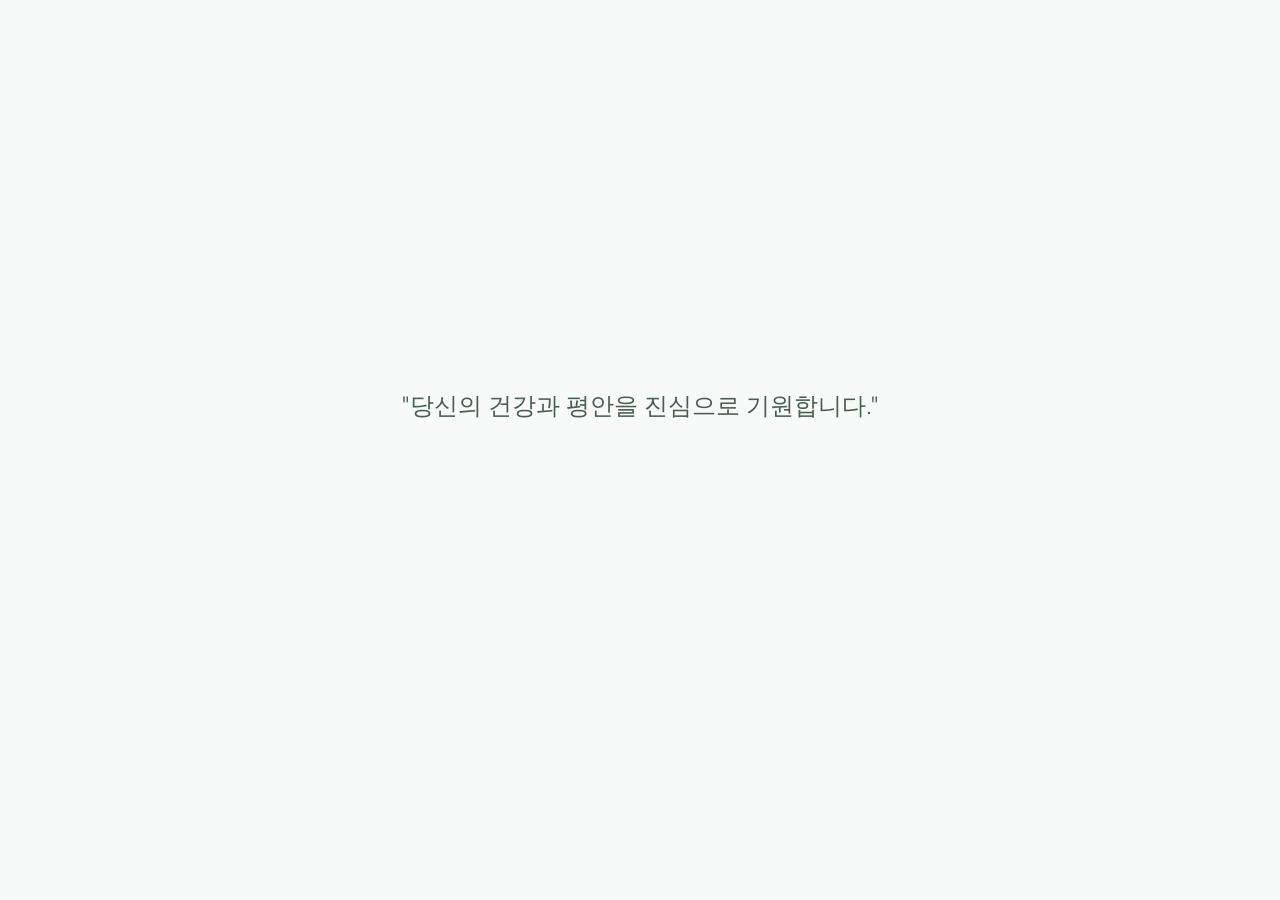
==== frontend/index.html @ 7736bbe0 "간단한 사용자 입장 프론트엔드" ====
<!DOCTYPE html>
<html lang="ko">

<head>
    <meta charset="UTF-8">
    <meta name="viewport" content="width=device-width, initial-scale=1.0">
    <title>당신의 건강을 기원합니다 - 로그인</title>

    <link href="https://fonts.googleapis.com/css2?family=Inter:wght@300;400;500;600&display=swap" rel="stylesheet">
    <link href="https://cdn.jsdelivr.net/npm/bootstrap@5.3.2/dist/css/bootstrap.min.css" rel="stylesheet">
    <link rel="stylesheet" href="css/style.css">

    <style>
        .intro-section {
            max-width: 600px;
            width: 100%;
            padding: 2rem;
        }

        .auth-section {
            display: none;
            max-width: 450px;
            width: 100%;
            padding: 1rem;
        }

        #auth-toggle-btn {
            opacity: 0;
            transition: opacity 1s ease;
        }

        .form-container {
            display: none;
        }

        .form-container.active {
            display: block;
            animation: fadeIn 0.5s ease forwards;
        }
    </style>
</head>

<body>

    <!-- 1. Intro Quote Section -->
    <div class="auth-wrapper flex-column" id="intro-view">
        <div class="intro-section text-center fade-in">
            <div id="quote-container" class="position-relative w-100 mb-4">
                <div class="quote-text active pt-4">"당신의 건강과 평안을 진심으로 기원합니다."</div>
                <div class="quote-text pt-4">"오늘 하루도 무사히 이겨내기를 바랍니다."</div>
                <div class="quote-text pt-4">"아픔은 덜고, 미소는 더하는 하루가 되길 응원합니다."</div>
                <div class="quote-text pt-4">"힘든 시간을 잘 견뎌내는 당신이 자랑스럽습니다."</div>
                <div class="quote-text pt-4">"작은 휴식이 모여 큰 치유가 될 것입니다."</div>
                <div class="quote-text pt-4">"당신의 한 걸음 한 걸음을 늘 응원하겠습니다."</div>
                <div class="quote-text pt-4">"오늘도 수고 많으셨습니다. 편안한 밤 되세요."</div>
                <div class="quote-text pt-4">"치유는 시간의 흐름을 믿는 것에서 시작됩니다."</div>
                <div class="quote-text pt-4">"스스로를 돌보는 것이 가장 위대한 용기입니다."</div>
                <div class="quote-text pt-4">"당신은 혼자가 아닙니다. 우리가 곁에 있습니다."</div>
            </div>

            <!-- 2초 등장 시간 구현 -->
            <div class="mt-5" id="auth-toggle-btn">
                <button class="btn btn-primary btn-lg rounded-pill px-5 py-3 shadow-sm" onclick="showAuthView()">
                    서비스 시작하기
                </button>
            </div>
        </div>
    </div>

    <!-- 2. Auth Section (Login / Signup) -->
    <div class="auth-wrapper" id="auth-view" style="display: none;">
        <div class="auth-section d-block">
            <div class="card p-4 p-md-5">
                <div class="text-center mb-4">
                    <h3 class="fw-bold text-primary-custom mb-1" id="auth-title">로그인</h3>
                    <p class="text-soft small" id="auth-subtitle">서비스 이용을 위해 로그인해주세요.</p>
                </div>

                <!-- Login Form -->
                <form id="login-form" class="form-container active" onsubmit="handleLogin(event)">
                    <div id="login-error" class="alert alert-danger p-2 small d-none"></div>
                    <div class="mb-3">
                        <label class="form-label text-secondary small fw-medium">이메일</label>
                        <input type="email" id="login-email" class="form-control" placeholder="example@email.com"
                            required>
                    </div>
                    <div class="mb-4">
                        <label class="form-label text-secondary small fw-medium">비밀번호</label>
                        <input type="password" id="login-pw" class="form-control" placeholder="••••••••" required>
                    </div>
                    <button type="submit" id="login-btn" class="btn btn-primary w-100 mb-3 py-2">
                        <span class="btn-text">로그인</span>
                        <span class="spinner-border spinner-border-sm d-none" role="status"></span>
                    </button>
                    <div class="text-center mt-3">
                        <span class="text-secondary small">계정이 없으신가요?</span>
                        <button type="button"
                            class="btn btn-link text-primary-custom text-decoration-none p-0 ms-1 fw-bold"
                            onclick="toggleAuthMode('signup')">회원가입</button>
                    </div>
                </form>

                <!-- Signup Form -->
                <form id="signup-form" class="form-container" onsubmit="handleSignup(event)">
                    <div id="signup-error" class="alert alert-danger p-2 small d-none"></div>
                    <div class="mb-3">
                        <label class="form-label text-secondary small fw-medium">이메일</label>
                        <input type="email" id="signup-email" class="form-control" placeholder="example@email.com"
                            required>
                    </div>
                    <div class="mb-3">
                        <label class="form-label text-secondary small fw-medium">이름</label>
                        <input type="text" id="signup-name" class="form-control" placeholder="홍길동" required>
                    </div>
                    <div class="mb-4">
                        <label class="form-label text-secondary small fw-medium">비밀번호 설정</label>
                        <input type="password" id="signup-pw" class="form-control" placeholder="••••••••" required
                            minlength="8">
                    </div>
                    <div class="mb-3">
                        <label class="form-label text-secondary small fw-medium">휴대폰 번호 (하이픈 - 포함)</label>
                        <input type="tel" id="signup-phone" class="form-control" placeholder="010-1234-5678" required>
                    </div>
                    <div class="mb-3">
                        <label class="form-label text-secondary small fw-medium">성별</label>
                        <select id="signup-gender" class="form-select bg-light" required>
                            <option value="">선택</option>
                            <option value="MALE">남성</option>
                            <option value="FEMALE">여성</option>
                        </select>
                    </div>
                    <div class="mb-3">
                        <label class="form-label text-secondary small fw-medium">생년월일 (YYYY-MM-DD)</label>
                        <input type="date" id="signup-birth" class="form-control" required>
                    </div>
                    <button type="submit" id="signup-btn" class="btn btn-primary w-100 mb-3 py-2">
                        <span class="btn-text">회원가입 완료</span>
                        <span class="spinner-border spinner-border-sm d-none" role="status"></span>
                    </button>
                    <div class="text-center mt-3">
                        <span class="text-secondary small">이미 계정이 있으신가요?</span>
                        <button type="button"
                            class="btn btn-link text-primary-custom text-decoration-none p-0 ms-1 fw-bold"
                            onclick="toggleAuthMode('login')">로그인하러 가기</button>
                    </div>
                </form>
            </div>
        </div>
    </div>

    <script src="js/api.js"></script>
    <script>
        // 1. Check if already logged in (Auto bypass)
        if (localStorage.getItem('access_token')) {
            window.location.href = 'dashboard.html';
        }

        // 2. Quote Rotation Logic (3s)
        document.addEventListener("DOMContentLoaded", () => {
            const quotes = document.querySelectorAll('.quote-text');
            let currentQuote = 0;
            setInterval(() => {
                quotes[currentQuote].classList.remove('active');
                currentQuote = (currentQuote + 1) % quotes.length;
                quotes[currentQuote].classList.add('active');
            }, 3000);

            // Show Button after 2 seconds
            setTimeout(() => {
                const btn = document.getElementById('auth-toggle-btn');
                if (btn) btn.style.opacity = '1';
            }, 2000);
        });

        function showAuthView() {
            document.getElementById('intro-view').style.display = 'none';
            document.getElementById('auth-view').style.display = 'flex';
            document.getElementById('auth-view').classList.add('fade-in');
        }

        function toggleAuthMode(mode) {
            const loginForm = document.getElementById('login-form');
            const signupForm = document.getElementById('signup-form');
            const title = document.getElementById('auth-title');
            const subtitle = document.getElementById('auth-subtitle');

            document.getElementById('login-error').classList.add('d-none');
            document.getElementById('signup-error').classList.add('d-none');

            if (mode === 'signup') {
                loginForm.classList.remove('active');
                signupForm.classList.add('active');
                title.innerText = '회원가입';
                subtitle.innerText = '가입을 환영합니다.';
            } else {
                signupForm.classList.remove('active');
                loginForm.classList.add('active');
                title.innerText = '로그인';
                subtitle.innerText = '다시 오신 것을 환영합니다.';
            }
        }

        // Handle Login API
        async function handleLogin(event) {
            event.preventDefault();
            const email = document.getElementById('login-email').value;
            const pw = document.getElementById('login-pw').value;
            const btn = document.getElementById('login-btn');
            const errBox = document.getElementById('login-error');

            try {
                btn.disabled = true;
                btn.querySelector('.btn-text').classList.add('d-none');
                btn.querySelector('.spinner-border').classList.remove('d-none');
                errBox.classList.add('d-none');

                const response = await window.api.login(email, pw);
                localStorage.setItem('access_token', response.access_token);

                // Call /me to get Profile Info and store Display Name
                const user = await window.api.getUserMe();
                localStorage.setItem('user_name', user.name || '사용자');

                window.location.href = 'dashboard.html';

            } catch (error) {
                errBox.innerText = error.message;
                errBox.classList.remove('d-none');
            } finally {
                btn.disabled = false;
                btn.querySelector('.btn-text').classList.remove('d-none');
                btn.querySelector('.spinner-border').classList.add('d-none');
            }
        }

        // Handle Signup API - Goes back to Login on success
        async function handleSignup(event) {
            event.preventDefault();
            const name = document.getElementById('signup-name').value;
            const email = document.getElementById('signup-email').value;
            const gender = document.getElementById('signup-gender').value;
            const birth = document.getElementById('signup-birth').value;
            const phone = document.getElementById('signup-phone').value;
            const pw = document.getElementById('signup-pw').value;
            const btn = document.getElementById('signup-btn');
            const errBox = document.getElementById('signup-error');

            try {
                btn.disabled = true;
                btn.querySelector('.btn-text').classList.add('d-none');
                btn.querySelector('.spinner-border').classList.remove('d-none');
                errBox.classList.add('d-none');

                await window.api.signup(name, email, gender, birth, phone, pw);

                alert('가입이 성공적으로 완료되었습니다. 보안을 위해 다시 로그인해주세요.');
                toggleAuthMode('login'); // Switch to Login
                document.getElementById('login-email').value = email; // Pre-fill
                event.target.reset(); // clear signup

            } catch (error) {
                errBox.innerText = error.message;
                errBox.classList.remove('d-none');
            } finally {
                btn.disabled = false;
                btn.querySelector('.btn-text').classList.remove('d-none');
                btn.querySelector('.spinner-border').classList.add('d-none');
            }
        }
    </script>
</body>

</html>
---- frontend/css/style.css ----
:root {
    --primary-color: #6da285;
    /* Soft pastel green */
    --secondary-color: #a3c9b6;
    /* Lighter soft green */
    --accent-color: #ffb7b2;
    /* Soft pastel red/pink for alerts/accents */
    --text-primary: #4a5d53;
    /* Soft dark slate for text */
    --text-secondary: #8c9b93;
    --bg-color: #f7faf8;
    /* Very soft off-white green tinted background */
    --sidebar-bg: #ffffff;
    --card-bg: #ffffff;
    --border-color: #eef2f0;
}

body {
    background-color: var(--bg-color);
    color: var(--text-primary);
    font-family: 'Inter', -apple-system, BlinkMacSystemFont, "Segoe UI", Roboto, Arial, sans-serif;
    transition: background-color 0.3s ease;
    min-height: 100vh;
    margin: 0;
}

/* Typography */
h1,
h2,
h3,
h4,
h5,
h6 {
    font-weight: 600;
    color: var(--primary-color);
}

.text-soft {
    color: var(--text-secondary) !important;
}

.bg-soft-primary {
    background-color: var(--secondary-color) !important;
    color: white !important;
}

.text-primary-custom {
    color: var(--primary-color) !important;
}

/* Custom Buttons */
.btn-primary {
    background-color: var(--primary-color);
    border-color: var(--primary-color);
    color: white;
    border-radius: 8px;
    padding: 10px 24px;
    font-weight: 500;
    transition: all 0.2s ease-in-out;
}

.btn-primary:hover,
.btn-primary:focus {
    background-color: var(--secondary-color);
    border-color: var(--secondary-color);
    transform: translateY(-1px);
    box-shadow: 0 4px 6px rgba(109, 162, 133, 0.2);
}

.btn-outline-primary {
    color: var(--primary-color);
    border-color: var(--primary-color);
    border-radius: 8px;
}

.btn-outline-primary:hover {
    background-color: var(--primary-color);
    color: white;
}

/* Cards */
.card {
    background-color: var(--card-bg);
    border: 1px solid var(--border-color);
    border-radius: 16px;
    box-shadow: 0 4px 20px rgba(0, 0, 0, 0.02);
    transition: box-shadow 0.3s ease;
}

.card:hover {
    box-shadow: 0 8px 24px rgba(0, 0, 0, 0.04);
}

/* Inputs */
.form-control {
    border-radius: 8px;
    border: 1px solid #e2e8e4;
    padding: 12px 16px;
    background-color: #fafdfb;
}

.form-control:focus {
    border-color: var(--secondary-color);
    box-shadow: 0 0 0 0.25rem rgba(109, 162, 133, 0.25);
    background-color: #fff;
}

/* Layout: Sidebar + Main Content */
.app-wrapper {
    display: flex;
    min-height: 100vh;
}

.sidebar {
    width: 280px;
    background-color: var(--sidebar-bg);
    border-right: 1px solid var(--border-color);
    display: flex;
    flex-direction: column;
    position: fixed;
    height: 100vh;
    z-index: 1000;
    transition: transform 0.3s ease;
}

.main-content {
    flex: 1;
    margin-left: 280px;
    /* matched to sidebar width */
    padding: 2rem;
    width: calc(100% - 280px);
}

/* Sidebar Menu Items */
.menu-item {
    border-radius: 8px;
    transition: all 0.2s;
    color: var(--text-primary);
    text-decoration: none;
    font-weight: 500;
    margin-bottom: 0.5rem;
}

.menu-item:hover,
.menu-item.active {
    background-color: #f0f5f2;
    color: var(--primary-color);
}

.menu-item .icon-box {
    background-color: var(--bg-color);
    color: var(--text-secondary);
    border-radius: 8px;
    transition: all 0.2s;
}

.menu-item:hover .icon-box,
.menu-item.active .icon-box {
    background-color: var(--secondary-color);
    color: white;
}

/* Mobile Sidebar Toggle */
@media (max-width: 991.98px) {
    .sidebar {
        transform: translateX(-100%);
    }

    .sidebar.show {
        transform: translateX(0);
        box-shadow: 4px 0 24px rgba(0, 0, 0, 0.1);
    }

    .main-content {
        margin-left: 0;
        width: 100%;
        padding: 1rem;
    }
}

/* Utilities */
.profile-img-lg {
    width: 80px;
    height: 80px;
    object-fit: cover;
    border-radius: 50%;
    border: 3px solid var(--secondary-color);
}

.profile-img-sm {
    width: 48px;
    height: 48px;
    object-fit: cover;
    border-radius: 50%;
}

.upload-area {
    border: 2px dashed #cbd5d0;
    border-radius: 16px;
    background-color: #fafdfb;
    min-height: 150px;
    display: flex;
    flex-direction: column;
    align-items: center;
    justify-content: center;
    color: var(--text-secondary);
    cursor: pointer;
    transition: all 0.2s ease;
}

.upload-area:hover {
    border-color: var(--primary-color);
    background-color: #f0f5f2;
}

/* Auth Page Specifics */
.auth-wrapper {
    height: 100vh;
    display: flex;
    align-items: center;
    justify-content: center;
    overflow: hidden;
}

#quote-container {
    min-height: 120px;
    display: flex;
    align-items: center;
    justify-content: center;
    text-align: center;
}

.quote-text {
    font-size: 1.5rem;
    font-weight: 300;
    line-height: 1.6;
    opacity: 0;
    transition: opacity 1s ease-in-out;
    position: absolute;
    width: 100%;
    left: 0;
}

.quote-text.active {
    opacity: 1;
    position: relative;
}

.fade-in {
    animation: fadeIn 0.8s ease-in forwards;
}

@keyframes fadeIn {
    from {
        opacity: 0;
        transform: translateY(10px);
    }

    to {
        opacity: 1;
        transform: translateY(0);
    }
}

.spinner-border-sm {
    width: 1rem;
    height: 1rem;
    border-width: 0.2em;
}
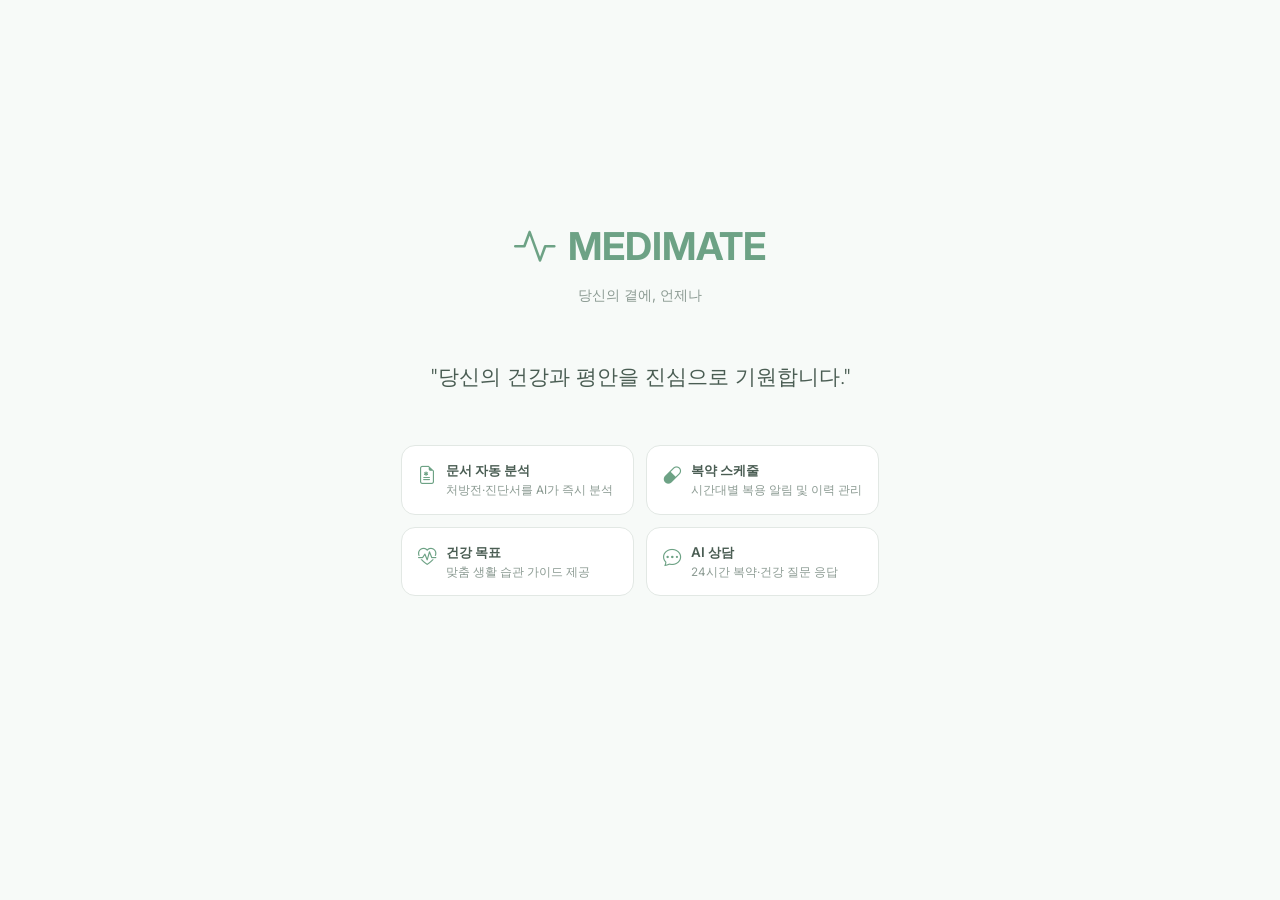
==== commit 713f278b: "fix : 프론트 엔드와 그외 연결 이상했던거 수정" ====
--- a/frontend/index.html
+++ b/frontend/index.html
@@ -1,273 +1,304 @@
 <!DOCTYPE html>
 <html lang="ko">
-
 <head>
-    <meta charset="UTF-8">
-    <meta name="viewport" content="width=device-width, initial-scale=1.0">
-    <title>당신의 건강을 기원합니다 - 로그인</title>
-
-    <link href="https://fonts.googleapis.com/css2?family=Inter:wght@300;400;500;600&display=swap" rel="stylesheet">
-    <link href="https://cdn.jsdelivr.net/npm/bootstrap@5.3.2/dist/css/bootstrap.min.css" rel="stylesheet">
-    <link rel="stylesheet" href="css/style.css">
-
-    <style>
-        .intro-section {
-            max-width: 600px;
-            width: 100%;
-            padding: 2rem;
-        }
-
-        .auth-section {
-            display: none;
-            max-width: 450px;
-            width: 100%;
-            padding: 1rem;
-        }
-
-        #auth-toggle-btn {
-            opacity: 0;
-            transition: opacity 1s ease;
-        }
-
-        .form-container {
-            display: none;
-        }
-
-        .form-container.active {
-            display: block;
-            animation: fadeIn 0.5s ease forwards;
-        }
-    </style>
+  <meta charset="UTF-8"/>
+  <meta name="viewport" content="width=device-width, initial-scale=1.0"/>
+  <title data-text="index.title">당신의 건강을 기원합니다 - MEDIMATE</title>
+
+  <link href="https://fonts.googleapis.com/css2?family=Inter:wght@300;400;500;600;700&display=swap" rel="stylesheet"/>
+  <link href="https://cdn.jsdelivr.net/npm/bootstrap@5.3.2/dist/css/bootstrap.min.css" rel="stylesheet"/>
+  <link rel="stylesheet" href="https://cdn.jsdelivr.net/npm/bootstrap-icons@1.11.1/font/bootstrap-icons.css"/>
+  <link rel="stylesheet" href="css/style.css"/>
+
+  <style>
+    body { background:#f7faf8; min-height:100vh; display:flex; flex-direction:column; }
+
+    .main-wrap { flex:1; display:flex; align-items:center; justify-content:center; }
+    .intro-center { text-align:center; max-width:600px; padding:2rem; }
+
+    .brand-logo {
+      font-size:2.4rem; font-weight:700; color:#6da285;
+      margin-bottom:6px; display:flex; align-items:center; justify-content:center; gap:12px;
+    }
+    .brand-logo i { font-size:2.6rem; color:#6da285; }
+    .brand-sub { font-size:.88rem; color:#8c9b93; margin-bottom:32px; }
+
+    #quote-container {
+      min-height:80px; display:flex; align-items:center; justify-content:center;
+      position:relative; margin-bottom:28px;
+    }
+    .quote-text {
+      font-size:1.3rem; font-weight:300; line-height:1.7; color:#4a5d53;
+      opacity:0; transition:opacity 1s ease-in-out; position:absolute; width:100%;
+    }
+    .quote-text.active { opacity:1; position:relative; }
+
+    .feature-grid {
+      display:grid; grid-template-columns:1fr 1fr; gap:12px;
+      margin-bottom:36px; text-align:left;
+    }
+    .feature-item {
+      display:flex; align-items:flex-start; gap:10px; padding:14px 16px;
+      border:1px solid #e2e8e4; border-radius:14px; background:#fff;
+    }
+    .feature-item i { color:#6da285; font-size:1.15rem; margin-top:2px; flex-shrink:0; }
+    .feature-item .fi-title { font-size:.84rem; font-weight:600; color:#4a5d53; }
+    .feature-item .fi-desc { font-size:.73rem; color:#8c9b93; margin-top:2px; }
+
+    .btn-start {
+      background:#6da285; color:#fff; border:none; border-radius:999px;
+      padding:14px 48px; font-size:1rem; font-weight:600;
+      box-shadow:0 4px 16px rgba(109,162,133,.3); transition:all .2s;
+    }
+    .btn-start:hover { background:#5a8e72; transform:translateY(-2px); box-shadow:0 6px 20px rgba(109,162,133,.4); }
+
+    #start-btn-wrap { opacity:0; transition:opacity 1s ease; }
+
+    /* Auth overlay */
+    .auth-overlay {
+      display:none; position:fixed; inset:0; background:rgba(0,0,0,.35);
+      z-index:1000; align-items:center; justify-content:center;
+    }
+    .auth-overlay.show { display:flex; }
+    .auth-card {
+      background:#fff; border-radius:20px; padding:32px 32px 28px;
+      width:100%; max-width:420px; box-shadow:0 12px 40px rgba(0,0,0,.12);
+      position:relative; animation:slideUp .35s ease;
+    }
+    @keyframes slideUp { from { opacity:0; transform:translateY(20px); } to { opacity:1; transform:translateY(0); } }
+    .auth-card .close-btn {
+      position:absolute; top:14px; right:16px; background:none;
+      border:none; font-size:1.2rem; color:#aaa; cursor:pointer;
+    }
+    .auth-card .close-btn:hover { color:#555; }
+    .auth-card h5 { font-weight:700; color:#4a5d53; font-size:1.05rem; margin-bottom:2px; }
+    .auth-card .auth-sub { font-size:.8rem; color:#8c9b93; margin-bottom:20px; }
+    .auth-card label { font-size:.75rem; color:#8c9b93; font-weight:500; margin-bottom:4px; }
+    .auth-card .form-control, .auth-card .form-select {
+      border:1px solid #e2e8e4; border-radius:8px; padding:9px 12px;
+      font-size:.84rem; background:#fafdfb;
+    }
+    .auth-card .form-control:focus, .auth-card .form-select:focus {
+      border-color:#6da285; box-shadow:0 0 0 2px rgba(109,162,133,.2); background:#fff;
+    }
+    .btn-auth {
+      background:#6da285; color:#fff; border:none; border-radius:10px;
+      padding:11px; font-size:.88rem; font-weight:600; width:100%; transition:background .2s;
+    }
+    .btn-auth:hover { background:#5a8e72; }
+    .auth-toggle { font-size:.8rem; color:#8c9b93; text-align:center; margin-top:14px; }
+    .auth-toggle a { color:#6da285; font-weight:600; text-decoration:none; cursor:pointer; }
+    .auth-toggle a:hover { text-decoration:underline; }
+
+    .form-container { display:none; }
+    .form-container.active { display:block; animation:fadeIn .35s ease; }
+
+    #auth-error {
+      display:none; background:#fff0f0; border:1px solid #fdd; color:#c0392b;
+      border-radius:8px; padding:8px 12px; font-size:.78rem; margin-bottom:14px;
+    }
+    #auth-error.show { display:block; }
+
+    @media(max-width:576px) {
+      .feature-grid { grid-template-columns:1fr; }
+      .brand-logo { font-size:1.8rem; }
+      .brand-logo i { font-size:2rem; }
+      .auth-card { margin:0 16px; padding:24px 20px 20px; }
+    }
+  </style>
 </head>
-
 <body>
 
-    <!-- 1. Intro Quote Section -->
-    <div class="auth-wrapper flex-column" id="intro-view">
-        <div class="intro-section text-center fade-in">
-            <div id="quote-container" class="position-relative w-100 mb-4">
-                <div class="quote-text active pt-4">"당신의 건강과 평안을 진심으로 기원합니다."</div>
-                <div class="quote-text pt-4">"오늘 하루도 무사히 이겨내기를 바랍니다."</div>
-                <div class="quote-text pt-4">"아픔은 덜고, 미소는 더하는 하루가 되길 응원합니다."</div>
-                <div class="quote-text pt-4">"힘든 시간을 잘 견뎌내는 당신이 자랑스럽습니다."</div>
-                <div class="quote-text pt-4">"작은 휴식이 모여 큰 치유가 될 것입니다."</div>
-                <div class="quote-text pt-4">"당신의 한 걸음 한 걸음을 늘 응원하겠습니다."</div>
-                <div class="quote-text pt-4">"오늘도 수고 많으셨습니다. 편안한 밤 되세요."</div>
-                <div class="quote-text pt-4">"치유는 시간의 흐름을 믿는 것에서 시작됩니다."</div>
-                <div class="quote-text pt-4">"스스로를 돌보는 것이 가장 위대한 용기입니다."</div>
-                <div class="quote-text pt-4">"당신은 혼자가 아닙니다. 우리가 곁에 있습니다."</div>
-            </div>
-
-            <!-- 2초 등장 시간 구현 -->
-            <div class="mt-5" id="auth-toggle-btn">
-                <button class="btn btn-primary btn-lg rounded-pill px-5 py-3 shadow-sm" onclick="showAuthView()">
-                    서비스 시작하기
-                </button>
-            </div>
-        </div>
+<div class="main-wrap">
+  <div class="intro-center">
+    <div class="brand-logo"><i class="bi bi-activity"></i> MEDIMATE</div>
+    <div class="brand-sub" data-text="common.serviceTagline">당신의 곁에, 언제나</div>
+
+    <div id="quote-container"></div>
+
+    <div class="feature-grid">
+      <div class="feature-item">
+        <i class="bi bi-file-earmark-medical"></i>
+        <div><div class="fi-title">문서 자동 분석</div><div class="fi-desc">처방전·진단서를 AI가 즉시 분석</div></div>
+      </div>
+      <div class="feature-item">
+        <i class="bi bi-capsule"></i>
+        <div><div class="fi-title">복약 스케줄</div><div class="fi-desc">시간대별 복용 알림 및 이력 관리</div></div>
+      </div>
+      <div class="feature-item">
+        <i class="bi bi-heart-pulse"></i>
+        <div><div class="fi-title">건강 목표</div><div class="fi-desc">맞춤 생활 습관 가이드 제공</div></div>
+      </div>
+      <div class="feature-item">
+        <i class="bi bi-chat-dots"></i>
+        <div><div class="fi-title">AI 상담</div><div class="fi-desc">24시간 복약·건강 질문 응답</div></div>
+      </div>
     </div>
 
-    <!-- 2. Auth Section (Login / Signup) -->
-    <div class="auth-wrapper" id="auth-view" style="display: none;">
-        <div class="auth-section d-block">
-            <div class="card p-4 p-md-5">
-                <div class="text-center mb-4">
-                    <h3 class="fw-bold text-primary-custom mb-1" id="auth-title">로그인</h3>
-                    <p class="text-soft small" id="auth-subtitle">서비스 이용을 위해 로그인해주세요.</p>
-                </div>
-
-                <!-- Login Form -->
-                <form id="login-form" class="form-container active" onsubmit="handleLogin(event)">
-                    <div id="login-error" class="alert alert-danger p-2 small d-none"></div>
-                    <div class="mb-3">
-                        <label class="form-label text-secondary small fw-medium">이메일</label>
-                        <input type="email" id="login-email" class="form-control" placeholder="example@email.com"
-                            required>
-                    </div>
-                    <div class="mb-4">
-                        <label class="form-label text-secondary small fw-medium">비밀번호</label>
-                        <input type="password" id="login-pw" class="form-control" placeholder="••••••••" required>
-                    </div>
-                    <button type="submit" id="login-btn" class="btn btn-primary w-100 mb-3 py-2">
-                        <span class="btn-text">로그인</span>
-                        <span class="spinner-border spinner-border-sm d-none" role="status"></span>
-                    </button>
-                    <div class="text-center mt-3">
-                        <span class="text-secondary small">계정이 없으신가요?</span>
-                        <button type="button"
-                            class="btn btn-link text-primary-custom text-decoration-none p-0 ms-1 fw-bold"
-                            onclick="toggleAuthMode('signup')">회원가입</button>
-                    </div>
-                </form>
-
-                <!-- Signup Form -->
-                <form id="signup-form" class="form-container" onsubmit="handleSignup(event)">
-                    <div id="signup-error" class="alert alert-danger p-2 small d-none"></div>
-                    <div class="mb-3">
-                        <label class="form-label text-secondary small fw-medium">이메일</label>
-                        <input type="email" id="signup-email" class="form-control" placeholder="example@email.com"
-                            required>
-                    </div>
-                    <div class="mb-3">
-                        <label class="form-label text-secondary small fw-medium">이름</label>
-                        <input type="text" id="signup-name" class="form-control" placeholder="홍길동" required>
-                    </div>
-                    <div class="mb-4">
-                        <label class="form-label text-secondary small fw-medium">비밀번호 설정</label>
-                        <input type="password" id="signup-pw" class="form-control" placeholder="••••••••" required
-                            minlength="8">
-                    </div>
-                    <div class="mb-3">
-                        <label class="form-label text-secondary small fw-medium">휴대폰 번호 (하이픈 - 포함)</label>
-                        <input type="tel" id="signup-phone" class="form-control" placeholder="010-1234-5678" required>
-                    </div>
-                    <div class="mb-3">
-                        <label class="form-label text-secondary small fw-medium">성별</label>
-                        <select id="signup-gender" class="form-select bg-light" required>
-                            <option value="">선택</option>
-                            <option value="MALE">남성</option>
-                            <option value="FEMALE">여성</option>
-                        </select>
-                    </div>
-                    <div class="mb-3">
-                        <label class="form-label text-secondary small fw-medium">생년월일 (YYYY-MM-DD)</label>
-                        <input type="date" id="signup-birth" class="form-control" required>
-                    </div>
-                    <button type="submit" id="signup-btn" class="btn btn-primary w-100 mb-3 py-2">
-                        <span class="btn-text">회원가입 완료</span>
-                        <span class="spinner-border spinner-border-sm d-none" role="status"></span>
-                    </button>
-                    <div class="text-center mt-3">
-                        <span class="text-secondary small">이미 계정이 있으신가요?</span>
-                        <button type="button"
-                            class="btn btn-link text-primary-custom text-decoration-none p-0 ms-1 fw-bold"
-                            onclick="toggleAuthMode('login')">로그인하러 가기</button>
-                    </div>
-                </form>
-            </div>
-        </div>
+    <div id="start-btn-wrap">
+      <button class="btn-start" onclick="openAuth()" data-text="index.startButton">시작하기</button>
     </div>
-
-    <script src="js/api.js"></script>
-    <script>
-        // 1. Check if already logged in (Auto bypass)
-        if (localStorage.getItem('access_token')) {
-            window.location.href = 'dashboard.html';
-        }
-
-        // 2. Quote Rotation Logic (3s)
-        document.addEventListener("DOMContentLoaded", () => {
-            const quotes = document.querySelectorAll('.quote-text');
-            let currentQuote = 0;
-            setInterval(() => {
-                quotes[currentQuote].classList.remove('active');
-                currentQuote = (currentQuote + 1) % quotes.length;
-                quotes[currentQuote].classList.add('active');
-            }, 3000);
-
-            // Show Button after 2 seconds
-            setTimeout(() => {
-                const btn = document.getElementById('auth-toggle-btn');
-                if (btn) btn.style.opacity = '1';
-            }, 2000);
-        });
-
-        function showAuthView() {
-            document.getElementById('intro-view').style.display = 'none';
-            document.getElementById('auth-view').style.display = 'flex';
-            document.getElementById('auth-view').classList.add('fade-in');
-        }
-
-        function toggleAuthMode(mode) {
-            const loginForm = document.getElementById('login-form');
-            const signupForm = document.getElementById('signup-form');
-            const title = document.getElementById('auth-title');
-            const subtitle = document.getElementById('auth-subtitle');
-
-            document.getElementById('login-error').classList.add('d-none');
-            document.getElementById('signup-error').classList.add('d-none');
-
-            if (mode === 'signup') {
-                loginForm.classList.remove('active');
-                signupForm.classList.add('active');
-                title.innerText = '회원가입';
-                subtitle.innerText = '가입을 환영합니다.';
-            } else {
-                signupForm.classList.remove('active');
-                loginForm.classList.add('active');
-                title.innerText = '로그인';
-                subtitle.innerText = '다시 오신 것을 환영합니다.';
-            }
-        }
-
-        // Handle Login API
-        async function handleLogin(event) {
-            event.preventDefault();
-            const email = document.getElementById('login-email').value;
-            const pw = document.getElementById('login-pw').value;
-            const btn = document.getElementById('login-btn');
-            const errBox = document.getElementById('login-error');
-
-            try {
-                btn.disabled = true;
-                btn.querySelector('.btn-text').classList.add('d-none');
-                btn.querySelector('.spinner-border').classList.remove('d-none');
-                errBox.classList.add('d-none');
-
-                const response = await window.api.login(email, pw);
-                localStorage.setItem('access_token', response.access_token);
-
-                // Call /me to get Profile Info and store Display Name
-                const user = await window.api.getUserMe();
-                localStorage.setItem('user_name', user.name || '사용자');
-
-                window.location.href = 'dashboard.html';
-
-            } catch (error) {
-                errBox.innerText = error.message;
-                errBox.classList.remove('d-none');
-            } finally {
-                btn.disabled = false;
-                btn.querySelector('.btn-text').classList.remove('d-none');
-                btn.querySelector('.spinner-border').classList.add('d-none');
-            }
-        }
-
-        // Handle Signup API - Goes back to Login on success
-        async function handleSignup(event) {
-            event.preventDefault();
-            const name = document.getElementById('signup-name').value;
-            const email = document.getElementById('signup-email').value;
-            const gender = document.getElementById('signup-gender').value;
-            const birth = document.getElementById('signup-birth').value;
-            const phone = document.getElementById('signup-phone').value;
-            const pw = document.getElementById('signup-pw').value;
-            const btn = document.getElementById('signup-btn');
-            const errBox = document.getElementById('signup-error');
-
-            try {
-                btn.disabled = true;
-                btn.querySelector('.btn-text').classList.add('d-none');
-                btn.querySelector('.spinner-border').classList.remove('d-none');
-                errBox.classList.add('d-none');
-
-                await window.api.signup(name, email, gender, birth, phone, pw);
-
-                alert('가입이 성공적으로 완료되었습니다. 보안을 위해 다시 로그인해주세요.');
-                toggleAuthMode('login'); // Switch to Login
-                document.getElementById('login-email').value = email; // Pre-fill
-                event.target.reset(); // clear signup
-
-            } catch (error) {
-                errBox.innerText = error.message;
-                errBox.classList.remove('d-none');
-            } finally {
-                btn.disabled = false;
-                btn.querySelector('.btn-text').classList.remove('d-none');
-                btn.querySelector('.spinner-border').classList.add('d-none');
-            }
-        }
-    </script>
+  </div>
+</div>
+
+<!-- Auth Overlay -->
+<div class="auth-overlay" id="authOverlay" onclick="if(event.target===this)closeAuth()">
+  <div class="auth-card">
+    <button class="close-btn" onclick="closeAuth()"><i class="bi bi-x-lg"></i></button>
+    <h5 id="auth-title"><i class="bi bi-box-arrow-in-right me-1" style="color:#6da285"></i><span data-text="index.loginTitle">로그인</span></h5>
+    <div class="auth-sub" id="auth-subtitle" data-text="index.loginSubtitle">서비스 이용을 위해 로그인해주세요.</div>
+
+    <div id="auth-error"></div>
+
+    <form id="login-form" class="form-container active" onsubmit="handleLogin(event)">
+      <div class="mb-3">
+        <label data-text="index.fields.email">이메일</label>
+        <input type="email" id="login-email" class="form-control" placeholder="example@email.com" required/>
+      </div>
+      <div class="mb-3">
+        <label data-text="index.fields.password">비밀번호</label>
+        <input type="password" id="login-password" class="form-control" placeholder="••••••••" required/>
+      </div>
+      <button type="submit" id="login-btn" class="btn-auth" data-text="index.buttons.login">로그인</button>
+      <div class="auth-toggle"><span data-text="index.prompts.noAccount">계정이 없으신가요?</span> <a onclick="toggleAuthMode('signup')" data-text="index.buttons.goSignup">회원가입</a></div>
+    </form>
+
+    <form id="signup-form" class="form-container" onsubmit="handleSignup(event)">
+      <div class="mb-2">
+        <label data-text="index.fields.name">이름</label>
+        <input type="text" id="signup-name" class="form-control" placeholder="홍길동" required/>
+      </div>
+      <div class="mb-2">
+        <label data-text="index.fields.email">이메일</label>
+        <input type="email" id="signup-email" class="form-control" placeholder="example@email.com" required/>
+      </div>
+      <div class="mb-2">
+        <label data-text="index.fields.passwordSetup">비밀번호 설정</label>
+        <input type="password" id="signup-password" class="form-control" placeholder="••••••••" required/>
+      </div>
+      <div class="mb-2">
+        <label data-text="index.fields.phone">휴대폰 번호</label>
+        <input type="tel" id="signup-phone" class="form-control" placeholder="010-1234-5678" required/>
+      </div>
+      <div class="mb-2">
+        <label data-text="index.fields.birthday">생년월일</label>
+        <input type="date" id="signup-birthday" class="form-control" required/>
+      </div>
+      <div class="mb-3">
+        <label data-text="index.fields.gender">성별</label>
+        <select id="signup-gender" class="form-select" required>
+          <option value="" data-text="index.prompts.genderSelect">선택하세요</option>
+          <option value="MALE" data-text="index.prompts.genderMale">남성</option>
+          <option value="FEMALE" data-text="index.prompts.genderFemale">여성</option>
+        </select>
+      </div>
+      <button type="submit" id="signup-btn" class="btn-auth" data-text="index.buttons.signup">회원가입 완료</button>
+      <div class="auth-toggle"><span data-text="index.prompts.hasAccount">이미 계정이 있으신가요?</span> <a onclick="toggleAuthMode('login')" data-text="index.buttons.goLogin">로그인하러 가기</a></div>
+    </form>
+  </div>
+</div>
+
+<script src="js/utils.js"></script>
+<script src="js/texts.js"></script>
+<script src="js/api.js"></script>
+<script>
+if (localStorage.getItem('access_token')) {
+  window.location.href = 'dashboard.html';
+}
+
+document.addEventListener('DOMContentLoaded', () => {
+  applyTextBindings();
+  document.title = getText('index.title', document.title);
+
+  // Quote rotation from texts.js
+  const quotes = getText('index.quotes', []);
+  const container = document.getElementById('quote-container');
+  if (quotes.length) {
+    quotes.forEach((q, i) => {
+      const div = document.createElement('div');
+      div.className = 'quote-text' + (i === 0 ? ' active' : '');
+      div.textContent = '"' + q + '"';
+      container.appendChild(div);
+    });
+    let cur = 0;
+    const els = container.querySelectorAll('.quote-text');
+    setInterval(() => {
+      els[cur].classList.remove('active');
+      cur = (cur + 1) % els.length;
+      els[cur].classList.add('active');
+    }, 3000);
+  }
+
+  setTimeout(() => { document.getElementById('start-btn-wrap').style.opacity = '1'; }, 1500);
+});
+
+function openAuth() { document.getElementById('authOverlay').classList.add('show'); }
+function closeAuth() { document.getElementById('authOverlay').classList.remove('show'); hideError(); }
+
+function showError(msg) { const el = document.getElementById('auth-error'); el.textContent = msg; el.classList.add('show'); }
+function hideError() { document.getElementById('auth-error').classList.remove('show'); }
+
+function toggleAuthMode(mode) {
+  hideError();
+  const login = document.getElementById('login-form');
+  const signup = document.getElementById('signup-form');
+  const title = document.getElementById('auth-title');
+  const sub = document.getElementById('auth-subtitle');
+  if (mode === 'signup') {
+    login.classList.remove('active'); signup.classList.add('active');
+    title.innerHTML = '<i class="bi bi-person-plus me-1" style="color:#6da285"></i>' + getText('index.signupTitle', '회원가입');
+    sub.textContent = getText('index.signupSubtitle', '가입을 환영합니다.');
+  } else {
+    signup.classList.remove('active'); login.classList.add('active');
+    title.innerHTML = '<i class="bi bi-box-arrow-in-right me-1" style="color:#6da285"></i>' + getText('index.loginTitle', '로그인');
+    sub.textContent = getText('index.reloginSubtitle', '다시 오신 것을 환영합니다.');
+  }
+}
+
+async function handleLogin(event) {
+  event.preventDefault();
+  hideError();
+  const email = document.getElementById('login-email').value.trim();
+  const password = document.getElementById('login-password').value;
+  const btn = document.getElementById('login-btn');
+  btn.disabled = true; btn.textContent = '로그인 중...';
+  try {
+    const data = await window.api.login(email, password);
+    localStorage.setItem('access_token', data.access_token);
+    localStorage.setItem('user_name', data.name || '');
+    window.location.href = 'dashboard.html';
+  } catch (err) {
+    showError(err.message || '로그인에 실패했습니다.');
+  } finally {
+    btn.disabled = false;
+    btn.textContent = getText('index.buttons.login', '로그인');
+  }
+}
+
+async function handleSignup(event) {
+  event.preventDefault();
+  hideError();
+  const name = document.getElementById('signup-name').value.trim();
+  const email = document.getElementById('signup-email').value.trim();
+  const password = document.getElementById('signup-password').value;
+  const phone_number = document.getElementById('signup-phone').value.trim();
+  const birthday = document.getElementById('signup-birthday').value;
+  const gender = document.getElementById('signup-gender').value;
+  const btn = document.getElementById('signup-btn');
+  btn.disabled = true; btn.textContent = '가입 중...';
+  try {
+    await window.api.signup(name, email, gender, birthday, phone_number, password);
+    alert(getText('index.prompts.signupSuccess', '가입이 완료되었습니다. 다시 로그인해주세요.'));
+    toggleAuthMode('login');
+    event.target.reset();
+  } catch (err) {
+    showError(err.message || '회원가입에 실패했습니다.');
+  } finally {
+    btn.disabled = false;
+    btn.textContent = getText('index.buttons.signup', '회원가입 완료');
+  }
+}
+</script>
+
 </body>
-
-</html>+</html>
--- a/frontend/css/style.css
+++ b/frontend/css/style.css
@@ -1,269 +1,187 @@
 :root {
-    --primary-color: #6da285;
-    /* Soft pastel green */
-    --secondary-color: #a3c9b6;
-    /* Lighter soft green */
-    --accent-color: #ffb7b2;
-    /* Soft pastel red/pink for alerts/accents */
-    --text-primary: #4a5d53;
-    /* Soft dark slate for text */
-    --text-secondary: #8c9b93;
-    --bg-color: #f7faf8;
-    /* Very soft off-white green tinted background */
-    --sidebar-bg: #ffffff;
-    --card-bg: #ffffff;
-    --border-color: #eef2f0;
+  --primary-color: #6da285; /* Soft pastel green */
+  --secondary-color: #a3c9b6; /* Lighter soft green */
+  --accent-color: #ffb7b2; /* Soft pastel red/pink for alerts/accents */
+  --text-primary: #4a5d53; /* Soft dark slate for text */
+  --bg-color: #f7faf8; /* Very soft off-white green tinted background */
+  --card-bg: #ffffff;
+  --border-color: #e2e8e4;
+  --text-secondary: #6c7a72;
 }
 
 body {
-    background-color: var(--bg-color);
-    color: var(--text-primary);
-    font-family: 'Inter', -apple-system, BlinkMacSystemFont, "Segoe UI", Roboto, Arial, sans-serif;
-    transition: background-color 0.3s ease;
-    min-height: 100vh;
-    margin: 0;
+  background-color: var(--bg-color);
+  color: var(--text-primary);
+  font-family: 'Inter', -apple-system, BlinkMacSystemFont, "Segoe UI", Roboto, "Helvetica Neue", Arial, sans-serif;
+  transition: background-color 0.3s ease;
 }
 
-/* Typography */
-h1,
-h2,
-h3,
-h4,
-h5,
-h6 {
-    font-weight: 600;
-    color: var(--primary-color);
+/* Typography and common elements */
+h1, h2, h3, h4, h5, h6 {
+  font-weight: 600;
+  color: var(--primary-color);
 }
 
 .text-soft {
-    color: var(--text-secondary) !important;
+  color: #8c9b93 !important;
 }
 
 .bg-soft-primary {
-    background-color: var(--secondary-color) !important;
-    color: white !important;
+  background-color: var(--secondary-color) !important;
 }
 
 .text-primary-custom {
-    color: var(--primary-color) !important;
+  color: var(--primary-color) !important;
 }
 
 /* Custom Buttons */
 .btn-primary {
-    background-color: var(--primary-color);
-    border-color: var(--primary-color);
-    color: white;
-    border-radius: 8px;
-    padding: 10px 24px;
-    font-weight: 500;
-    transition: all 0.2s ease-in-out;
+  background-color: var(--primary-color);
+  border-color: var(--primary-color);
+  color: white;
+  border-radius: 8px;
+  padding: 10px 24px;
+  font-weight: 500;
+  transition: all 0.2s ease-in-out;
 }
 
-.btn-primary:hover,
-.btn-primary:focus {
-    background-color: var(--secondary-color);
-    border-color: var(--secondary-color);
-    transform: translateY(-1px);
-    box-shadow: 0 4px 6px rgba(109, 162, 133, 0.2);
+.btn-primary:hover, .btn-primary:focus {
+  background-color: var(--secondary-color);
+  border-color: var(--secondary-color);
+  transform: translateY(-1px);
+  box-shadow: 0 4px 6px rgba(109, 162, 133, 0.2);
 }
 
 .btn-outline-primary {
-    color: var(--primary-color);
-    border-color: var(--primary-color);
-    border-radius: 8px;
+  color: var(--primary-color);
+  border-color: var(--primary-color);
+  border-radius: 8px;
 }
 
 .btn-outline-primary:hover {
-    background-color: var(--primary-color);
-    color: white;
+  background-color: var(--primary-color);
+  color: white;
 }
 
 /* Cards */
 .card {
-    background-color: var(--card-bg);
-    border: 1px solid var(--border-color);
-    border-radius: 16px;
-    box-shadow: 0 4px 20px rgba(0, 0, 0, 0.02);
-    transition: box-shadow 0.3s ease;
+  background-color: var(--card-bg);
+  border: none;
+  border-radius: 16px;
+  box-shadow: 0 4px 20px rgba(0, 0, 0, 0.03);
+  transition: box-shadow 0.3s ease;
 }
 
 .card:hover {
-    box-shadow: 0 8px 24px rgba(0, 0, 0, 0.04);
+  box-shadow: 0 8px 24px rgba(0, 0, 0, 0.05);
 }
 
 /* Inputs */
 .form-control {
-    border-radius: 8px;
-    border: 1px solid #e2e8e4;
-    padding: 12px 16px;
-    background-color: #fafdfb;
+  border-radius: 8px;
+  border: 1px solid #e2e8e4;
+  padding: 12px 16px;
+  background-color: #fafdfb;
 }
 
 .form-control:focus {
-    border-color: var(--secondary-color);
-    box-shadow: 0 0 0 0.25rem rgba(109, 162, 133, 0.25);
-    background-color: #fff;
+  border-color: var(--secondary-color);
+  box-shadow: 0 0 0 0.25rem rgba(109, 162, 133, 0.25);
+  background-color: #fff;
 }
 
-/* Layout: Sidebar + Main Content */
-.app-wrapper {
-    display: flex;
-    min-height: 100vh;
+/* Login/Signup Quotes Area */
+#quote-container {
+  min-height: 120px;
+  display: flex;
+  align-items: center;
+  justify-content: center;
+  text-align: center;
 }
 
-.sidebar {
-    width: 280px;
-    background-color: var(--sidebar-bg);
-    border-right: 1px solid var(--border-color);
-    display: flex;
-    flex-direction: column;
-    position: fixed;
-    height: 100vh;
-    z-index: 1000;
-    transition: transform 0.3s ease;
+.quote-text {
+  font-size: 1.5rem;
+  font-weight: 300;
+  line-height: 1.6;
+  opacity: 0;
+  transition: opacity 1s ease-in-out;
+  position: absolute;
+  width: 100%;
+  left: 0;
 }
 
-.main-content {
-    flex: 1;
-    margin-left: 280px;
-    /* matched to sidebar width */
-    padding: 2rem;
-    width: calc(100% - 280px);
+.quote-text.active {
+  opacity: 1;
+  position: relative;
 }
 
-/* Sidebar Menu Items */
-.menu-item {
-    border-radius: 8px;
-    transition: all 0.2s;
-    color: var(--text-primary);
-    text-decoration: none;
-    font-weight: 500;
-    margin-bottom: 0.5rem;
+/* Animations */
+.fade-in {
+  animation: fadeIn 0.8s ease-in forwards;
 }
 
-.menu-item:hover,
-.menu-item.active {
-    background-color: #f0f5f2;
-    color: var(--primary-color);
+@keyframes fadeIn {
+  from { opacity: 0; transform: translateY(10px); }
+  to { opacity: 1; transform: translateY(0); }
 }
 
-.menu-item .icon-box {
-    background-color: var(--bg-color);
-    color: var(--text-secondary);
-    border-radius: 8px;
-    transition: all 0.2s;
+/* Dashboard Specifics */
+.offcanvas {
+  border-radius: 16px 0 0 16px;
+  box-shadow: -4px 0 24px rgba(0,0,0,0.05);
 }
 
-.menu-item:hover .icon-box,
-.menu-item.active .icon-box {
-    background-color: var(--secondary-color);
-    color: white;
-}
-
-/* Mobile Sidebar Toggle */
-@media (max-width: 991.98px) {
-    .sidebar {
-        transform: translateX(-100%);
-    }
-
-    .sidebar.show {
-        transform: translateX(0);
-        box-shadow: 4px 0 24px rgba(0, 0, 0, 0.1);
-    }
-
-    .main-content {
-        margin-left: 0;
-        width: 100%;
-        padding: 1rem;
-    }
-}
-
-/* Utilities */
 .profile-img-lg {
-    width: 80px;
-    height: 80px;
-    object-fit: cover;
-    border-radius: 50%;
-    border: 3px solid var(--secondary-color);
+  width: 80px;
+  height: 80px;
+  object-fit: cover;
+  border-radius: 50%;
+  border: 3px solid var(--secondary-color);
 }
 
 .profile-img-sm {
-    width: 48px;
-    height: 48px;
-    object-fit: cover;
-    border-radius: 50%;
+  width: 48px;
+  height: 48px;
+  object-fit: cover;
+  border-radius: 50%;
+}
+
+.menu-item {
+  border-radius: 8px;
+  transition: background-color 0.2s;
+  color: var(--text-primary);
+  text-decoration: none;
+}
+
+.menu-item:hover {
+  background-color: #f0f5f2;
+  color: var(--primary-color);
 }
 
 .upload-area {
-    border: 2px dashed #cbd5d0;
-    border-radius: 16px;
-    background-color: #fafdfb;
-    min-height: 150px;
-    display: flex;
-    flex-direction: column;
-    align-items: center;
-    justify-content: center;
-    color: var(--text-secondary);
-    cursor: pointer;
-    transition: all 0.2s ease;
+  border: 2px dashed #cbd5d0;
+  border-radius: 16px;
+  background-color: #fafdfb;
+  min-height: 200px;
+  display: flex;
+  flex-direction: column;
+  align-items: center;
+  justify-content: center;
+  color: #8c9b93;
+  cursor: pointer;
+  transition: all 0.2s ease;
 }
 
 .upload-area:hover {
-    border-color: var(--primary-color);
-    background-color: #f0f5f2;
+  border-color: var(--primary-color);
+  background-color: #f0f5f2;
 }
 
-/* Auth Page Specifics */
-.auth-wrapper {
-    height: 100vh;
-    display: flex;
-    align-items: center;
-    justify-content: center;
-    overflow: hidden;
+.medication-check-item {
+  display: flex;
+  align-items: center;
+  padding: 12px 16px;
+  border-radius: 8px;
+  background-color: #f7faf8;
+  margin-bottom: 8px;
 }
-
-#quote-container {
-    min-height: 120px;
-    display: flex;
-    align-items: center;
-    justify-content: center;
-    text-align: center;
-}
-
-.quote-text {
-    font-size: 1.5rem;
-    font-weight: 300;
-    line-height: 1.6;
-    opacity: 0;
-    transition: opacity 1s ease-in-out;
-    position: absolute;
-    width: 100%;
-    left: 0;
-}
-
-.quote-text.active {
-    opacity: 1;
-    position: relative;
-}
-
-.fade-in {
-    animation: fadeIn 0.8s ease-in forwards;
-}
-
-@keyframes fadeIn {
-    from {
-        opacity: 0;
-        transform: translateY(10px);
-    }
-
-    to {
-        opacity: 1;
-        transform: translateY(0);
-    }
-}
-
-.spinner-border-sm {
-    width: 1rem;
-    height: 1rem;
-    border-width: 0.2em;
-}
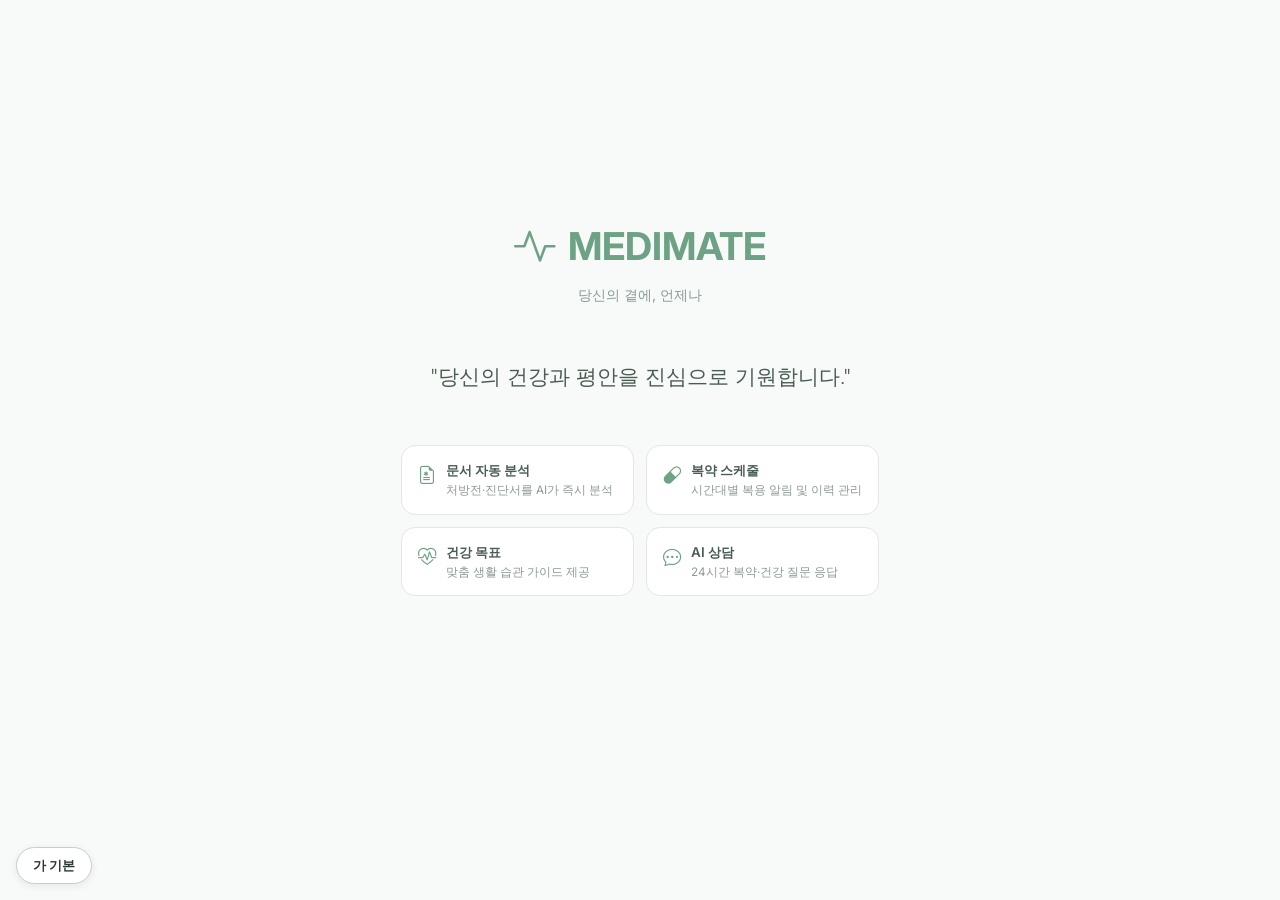
==== commit 06cc4bb4: "feature: 글자 크기 확대 위젯 및 WCAG AA 색상 대비 개선" ====
--- a/frontend/index.html
+++ b/frontend/index.html
@@ -9,103 +9,6 @@
   <link href="https://cdn.jsdelivr.net/npm/bootstrap@5.3.2/dist/css/bootstrap.min.css" rel="stylesheet"/>
   <link rel="stylesheet" href="https://cdn.jsdelivr.net/npm/bootstrap-icons@1.11.1/font/bootstrap-icons.css"/>
   <link rel="stylesheet" href="css/style.css"/>
-
-  <style>
-    body { background:#f7faf8; min-height:100vh; display:flex; flex-direction:column; }
-
-    .main-wrap { flex:1; display:flex; align-items:center; justify-content:center; }
-    .intro-center { text-align:center; max-width:600px; padding:2rem; }
-
-    .brand-logo {
-      font-size:2.4rem; font-weight:700; color:#6da285;
-      margin-bottom:6px; display:flex; align-items:center; justify-content:center; gap:12px;
-    }
-    .brand-logo i { font-size:2.6rem; color:#6da285; }
-    .brand-sub { font-size:.88rem; color:#8c9b93; margin-bottom:32px; }
-
-    #quote-container {
-      min-height:80px; display:flex; align-items:center; justify-content:center;
-      position:relative; margin-bottom:28px;
-    }
-    .quote-text {
-      font-size:1.3rem; font-weight:300; line-height:1.7; color:#4a5d53;
-      opacity:0; transition:opacity 1s ease-in-out; position:absolute; width:100%;
-    }
-    .quote-text.active { opacity:1; position:relative; }
-
-    .feature-grid {
-      display:grid; grid-template-columns:1fr 1fr; gap:12px;
-      margin-bottom:36px; text-align:left;
-    }
-    .feature-item {
-      display:flex; align-items:flex-start; gap:10px; padding:14px 16px;
-      border:1px solid #e2e8e4; border-radius:14px; background:#fff;
-    }
-    .feature-item i { color:#6da285; font-size:1.15rem; margin-top:2px; flex-shrink:0; }
-    .feature-item .fi-title { font-size:.84rem; font-weight:600; color:#4a5d53; }
-    .feature-item .fi-desc { font-size:.73rem; color:#8c9b93; margin-top:2px; }
-
-    .btn-start {
-      background:#6da285; color:#fff; border:none; border-radius:999px;
-      padding:14px 48px; font-size:1rem; font-weight:600;
-      box-shadow:0 4px 16px rgba(109,162,133,.3); transition:all .2s;
-    }
-    .btn-start:hover { background:#5a8e72; transform:translateY(-2px); box-shadow:0 6px 20px rgba(109,162,133,.4); }
-
-    #start-btn-wrap { opacity:0; transition:opacity 1s ease; }
-
-    /* Auth overlay */
-    .auth-overlay {
-      display:none; position:fixed; inset:0; background:rgba(0,0,0,.35);
-      z-index:1000; align-items:center; justify-content:center;
-    }
-    .auth-overlay.show { display:flex; }
-    .auth-card {
-      background:#fff; border-radius:20px; padding:32px 32px 28px;
-      width:100%; max-width:420px; box-shadow:0 12px 40px rgba(0,0,0,.12);
-      position:relative; animation:slideUp .35s ease;
-    }
-    @keyframes slideUp { from { opacity:0; transform:translateY(20px); } to { opacity:1; transform:translateY(0); } }
-    .auth-card .close-btn {
-      position:absolute; top:14px; right:16px; background:none;
-      border:none; font-size:1.2rem; color:#aaa; cursor:pointer;
-    }
-    .auth-card .close-btn:hover { color:#555; }
-    .auth-card h5 { font-weight:700; color:#4a5d53; font-size:1.05rem; margin-bottom:2px; }
-    .auth-card .auth-sub { font-size:.8rem; color:#8c9b93; margin-bottom:20px; }
-    .auth-card label { font-size:.75rem; color:#8c9b93; font-weight:500; margin-bottom:4px; }
-    .auth-card .form-control, .auth-card .form-select {
-      border:1px solid #e2e8e4; border-radius:8px; padding:9px 12px;
-      font-size:.84rem; background:#fafdfb;
-    }
-    .auth-card .form-control:focus, .auth-card .form-select:focus {
-      border-color:#6da285; box-shadow:0 0 0 2px rgba(109,162,133,.2); background:#fff;
-    }
-    .btn-auth {
-      background:#6da285; color:#fff; border:none; border-radius:10px;
-      padding:11px; font-size:.88rem; font-weight:600; width:100%; transition:background .2s;
-    }
-    .btn-auth:hover { background:#5a8e72; }
-    .auth-toggle { font-size:.8rem; color:#8c9b93; text-align:center; margin-top:14px; }
-    .auth-toggle a { color:#6da285; font-weight:600; text-decoration:none; cursor:pointer; }
-    .auth-toggle a:hover { text-decoration:underline; }
-
-    .form-container { display:none; }
-    .form-container.active { display:block; animation:fadeIn .35s ease; }
-
-    #auth-error {
-      display:none; background:#fff0f0; border:1px solid #fdd; color:#c0392b;
-      border-radius:8px; padding:8px 12px; font-size:.78rem; margin-bottom:14px;
-    }
-    #auth-error.show { display:block; }
-
-    @media(max-width:576px) {
-      .feature-grid { grid-template-columns:1fr; }
-      .brand-logo { font-size:1.8rem; }
-      .brand-logo i { font-size:2rem; }
-      .auth-card { margin:0 16px; padding:24px 20px 20px; }
-    }
-  </style>
 </head>
 <body>
 
@@ -300,5 +203,6 @@
 }
 </script>
 
+<script src="js/accessibility.js"></script>
 </body>
 </html>
--- a/frontend/css/style.css
+++ b/frontend/css/style.css
@@ -1,18 +1,20 @@
 :root {
-  --primary-color: #6da285; /* Soft pastel green */
-  --secondary-color: #a3c9b6; /* Lighter soft green */
-  --accent-color: #ffb7b2; /* Soft pastel red/pink for alerts/accents */
-  --text-primary: #4a5d53; /* Soft dark slate for text */
-  --bg-color: #f7faf8; /* Very soft off-white green tinted background */
+  --primary-color: #4a8a68; /* WCAG AA contrast on white: 4.6:1 */
+  --secondary-color: #6da285;
+  --accent-color: #d94040; /* Higher contrast red for alerts */
+  --text-primary: #2d3a33; /* Darker for better readability: 10:1 */
+  --bg-color: #f7faf8;
   --card-bg: #ffffff;
-  --border-color: #e2e8e4;
-  --text-secondary: #6c7a72;
+  --border-color: #c5cec8;
+  --text-secondary: #4a5d53; /* Darker secondary: 7:1 */
+  --font-scale: 1;
 }
 
 body {
   background-color: var(--bg-color);
   color: var(--text-primary);
   font-family: 'Inter', -apple-system, BlinkMacSystemFont, "Segoe UI", Roboto, "Helvetica Neue", Arial, sans-serif;
+  font-size: calc(1rem * var(--font-scale));
   transition: background-color 0.3s ease;
 }
 
@@ -23,7 +25,7 @@
 }
 
 .text-soft {
-  color: #8c9b93 !important;
+  color: #5a6b62 !important; /* Improved contrast */
 }
 
 .bg-soft-primary {
@@ -185,3 +187,730 @@
   background-color: #f7faf8;
   margin-bottom: 8px;
 }
+
+.step {
+  padding:6px 14px;
+  border-radius:999px;
+  background:#eee;
+  color:#999;
+}
+.step.active {
+  background:#6da285;
+  color:#fff;
+}
+
+.upload-zone {
+  border:2px dashed #b5d4c3;
+  padding:50px;
+  border-radius:12px;
+  cursor:pointer;
+}
+
+.file-info {
+  background:#f9f9f9;
+  padding:10px;
+  border-radius:10px;
+}
+
+.sub-tabs {
+  display:flex;
+  gap:10px;
+}
+.sub-tab {
+  padding:6px 14px;
+  border:1px solid #ddd;
+  border-radius:999px;
+  text-decoration:none;
+  cursor:pointer;
+}
+.sub-tab.active {
+  background:#6da285;
+  color:#fff;
+  border-color:#6da285;
+}
+
+/* ===== Index Page ===== */
+body { background:#f7faf8; min-height:100vh; display:flex; flex-direction:column; }
+
+.main-wrap { flex:1; display:flex; align-items:center; justify-content:center; }
+.intro-center { text-align:center; max-width:600px; padding:2rem; }
+
+.brand-logo {
+  font-size:2.4rem; font-weight:700; color:#6da285;
+  margin-bottom:6px; display:flex; align-items:center; justify-content:center; gap:12px;
+}
+.brand-logo i { font-size:2.6rem; color:#6da285; }
+.brand-sub { font-size:.88rem; color:#8c9b93; margin-bottom:32px; }
+
+#quote-container {
+  min-height:80px; display:flex; align-items:center; justify-content:center;
+  position:relative; margin-bottom:28px;
+}
+.quote-text {
+  font-size:1.3rem; font-weight:300; line-height:1.7; color:#4a5d53;
+  opacity:0; transition:opacity 1s ease-in-out; position:absolute; width:100%;
+}
+.quote-text.active { opacity:1; position:relative; }
+
+.feature-grid {
+  display:grid; grid-template-columns:1fr 1fr; gap:12px;
+  margin-bottom:36px; text-align:left;
+}
+.feature-item {
+  display:flex; align-items:flex-start; gap:10px; padding:14px 16px;
+  border:1px solid #e2e8e4; border-radius:14px; background:#fff;
+}
+.feature-item i { color:#6da285; font-size:1.15rem; margin-top:2px; flex-shrink:0; }
+.feature-item .fi-title { font-size:.84rem; font-weight:600; color:#4a5d53; }
+.feature-item .fi-desc { font-size:.73rem; color:#8c9b93; margin-top:2px; }
+
+.btn-start {
+  background:#6da285; color:#fff; border:none; border-radius:999px;
+  padding:14px 48px; font-size:1rem; font-weight:600;
+  box-shadow:0 4px 16px rgba(109,162,133,.3); transition:all .2s;
+}
+.btn-start:hover { background:#5a8e72; transform:translateY(-2px); box-shadow:0 6px 20px rgba(109,162,133,.4); }
+
+#start-btn-wrap { opacity:0; transition:opacity 1s ease; }
+
+/* Auth overlay */
+.auth-overlay {
+  display:none; position:fixed; inset:0; background:rgba(0,0,0,.35);
+  z-index:1000; align-items:center; justify-content:center;
+}
+.auth-overlay.show { display:flex; }
+.auth-card {
+  background:#fff; border-radius:20px; padding:32px 32px 28px;
+  width:100%; max-width:420px; box-shadow:0 12px 40px rgba(0,0,0,.12);
+  position:relative; animation:slideUp .35s ease;
+}
+@keyframes slideUp { from { opacity:0; transform:translateY(20px); } to { opacity:1; transform:translateY(0); } }
+.auth-card .close-btn {
+  position:absolute; top:14px; right:16px; background:none;
+  border:none; font-size:1.2rem; color:#aaa; cursor:pointer;
+}
+.auth-card .close-btn:hover { color:#555; }
+.auth-card h5 { font-weight:700; color:#4a5d53; font-size:1.05rem; margin-bottom:2px; }
+.auth-card .auth-sub { font-size:.8rem; color:#8c9b93; margin-bottom:20px; }
+.auth-card label { font-size:.75rem; color:#8c9b93; font-weight:500; margin-bottom:4px; }
+.auth-card .form-control, .auth-card .form-select {
+  border:1px solid #e2e8e4; border-radius:8px; padding:9px 12px;
+  font-size:.84rem; background:#fafdfb;
+}
+.auth-card .form-control:focus, .auth-card .form-select:focus {
+  border-color:#6da285; box-shadow:0 0 0 2px rgba(109,162,133,.2); background:#fff;
+}
+.btn-auth {
+  background:#6da285; color:#fff; border:none; border-radius:10px;
+  padding:11px; font-size:.88rem; font-weight:600; width:100%; transition:background .2s;
+}
+.btn-auth:hover { background:#5a8e72; }
+.auth-toggle { font-size:.8rem; color:#8c9b93; text-align:center; margin-top:14px; }
+.auth-toggle a { color:#6da285; font-weight:600; text-decoration:none; cursor:pointer; }
+.auth-toggle a:hover { text-decoration:underline; }
+
+.form-container { display:none; }
+.form-container.active { display:block; animation:fadeIn .35s ease; }
+
+#auth-error {
+  display:none; background:#fff0f0; border:1px solid #fdd; color:#c0392b;
+  border-radius:8px; padding:8px 12px; font-size:.78rem; margin-bottom:14px;
+}
+#auth-error.show { display:block; }
+
+@media(max-width:576px) {
+  .feature-grid { grid-template-columns:1fr; }
+  .brand-logo { font-size:1.8rem; }
+  .brand-logo i { font-size:2rem; }
+  .auth-card { margin:0 16px; padding:24px 20px 20px; }
+}
+
+/* ===== Dashboard Page ===== */
+
+/* ── Top Header ── */
+.top-header {
+  background:#fff;
+  border-bottom:1px solid #eee;
+  padding:0.7rem 2rem;
+}
+.top-header .brand { font-weight:600; color:#6da285; font-size:0.95rem; }
+.top-header .brand i { color:#6da285; }
+.user-area { font-size:0.85rem; }
+.user-area .btn-admin {
+  border:1px solid #e74c6f; color:#e74c6f;
+  border-radius:20px; font-size:0.78rem; padding:0.25rem 0.8rem;
+}
+.user-area .btn-myinfo {
+  background:#f0f0f0; border:none; border-radius:8px;
+  font-size:0.8rem; padding:0.3rem 0.85rem; color:#333;
+}
+
+/* ── Main Card ── */
+.dashboard-card {
+  max-width:1200px;
+  margin:32px auto;
+  background:#fff;
+  border-radius:20px;
+  padding:32px 36px 40px;
+  border:1px solid #e5e7eb;
+}
+
+/* ── Hero ── */
+.hero-label { font-size:0.78rem; color:#6da285; font-weight:500; }
+.hero-label i { color:#6da285; }
+.hero-title { font-size:1.6rem; font-weight:700; color:#111; margin:4px 0 6px; }
+.hero-desc { color:#888; font-size:0.88rem; margin:0 0 20px; }
+
+/* ── Tabs ── */
+.dashboard-tabs {
+  display:flex; gap:4px;
+  background:#f1f3f5; padding:5px;
+  border-radius:999px; margin-bottom:24px;
+  overflow-x:auto;
+}
+.dashboard-tabs a {
+  flex:1; text-align:center;
+  padding:9px 18px; border-radius:999px;
+  text-decoration:none; color:#6da285;
+  font-size:0.84rem; font-weight:500;
+  white-space:nowrap; transition:all .15s;
+}
+.dashboard-tabs a.active { background:#fff; color:#111; font-weight:600; box-shadow:0 1px 4px rgba(0,0,0,.06); }
+.dashboard-tabs a:hover:not(.active) { color:#4a8a68; }
+
+/* ── Summary Cards ── */
+.summary-card {
+  border:1px solid #e5e7eb; border-radius:16px;
+  padding:20px 22px; background:#fff;
+}
+.summary-card .sc-top { display:flex; justify-content:space-between; align-items:center; margin-bottom:12px; }
+.summary-card .sc-label { font-size:0.82rem; color:#888; }
+.summary-card .sc-icon { color:#c0c0c0; font-size:1.05rem; }
+.summary-card .sc-value { font-size:1.65rem; font-weight:700; color:#111; }
+.summary-card .sc-hint { font-size:0.75rem; color:#aaa; margin-top:4px; }
+.summary-card .sc-hint.warn { color:#d9534f; }
+.summary-card .progress { height:5px; border-radius:3px; background:#eee; margin-top:10px; }
+.summary-card .progress-bar { background:#6da285; border-radius:3px; }
+
+/* ── Action Buttons ── */
+.action-btns { display:flex; gap:10px; flex-wrap:wrap; }
+.action-btns .btn-act-primary {
+  background:#6da285; color:#fff; border:none;
+  border-radius:10px; padding:9px 20px;
+  font-size:0.84rem; font-weight:500;
+}
+.action-btns .btn-act-primary:hover { background:#5a8e72; }
+.action-btns .btn-act-outline {
+  background:#fff; color:#555; border:1px solid #ddd;
+  border-radius:10px; padding:9px 20px;
+  font-size:0.84rem; font-weight:500;
+}
+.action-btns .btn-act-outline:hover { background:#f8f8f8; }
+
+/* ── Panel Cards (bottom 2-col) ── */
+.panel-card {
+  border:1px solid #e5e7eb; border-radius:16px;
+  padding:22px 24px; background:#fff; height:100%;
+}
+.panel-card h6 { font-weight:700; color:#111; font-size:0.95rem; margin-bottom:2px; }
+.panel-card .pc-progress-label { font-size:0.78rem; color:#888; margin-bottom:8px; }
+.panel-card .progress { height:5px; border-radius:3px; background:#eee; margin-bottom:18px; }
+.panel-card .progress-bar { background:#6da285; border-radius:3px; }
+
+/* ── Med Schedule Items ── */
+.med-item {
+  display:flex; align-items:center;
+  padding:12px 0; border-bottom:1px solid #f2f2f2;
+}
+.med-item:last-child { border-bottom:none; }
+.med-item .mi-icon {
+  width:26px; height:26px; border-radius:50%;
+  border:2px solid #ddd; display:flex; align-items:center;
+  justify-content:center; margin-right:12px; flex-shrink:0;
+  font-size:0.7rem; color:#ddd;
+}
+.med-item .mi-icon.done { background:#e8f5e9; border-color:#4caf50; color:#4caf50; }
+.med-item .mi-body { flex:1; }
+.med-item .mi-time { font-weight:600; font-size:0.88rem; color:#111; }
+.med-item .mi-drug {
+  font-size:0.68rem; color:#999; background:#f5f5f5;
+  padding:1px 7px; border-radius:4px; margin-left:6px;
+}
+.med-item .mi-note { font-size:0.73rem; color:#aaa; }
+.med-item .mi-status { font-size:0.8rem; font-weight:500; }
+.med-item .mi-status.done { color:#4caf50; }
+.med-item .mi-status.pending { color:#ccc; }
+
+/* ── Health Goal Items ── */
+.goal-item {
+  display:flex; align-items:center;
+  padding:12px 0; border-bottom:1px solid #f2f2f2;
+}
+.goal-item:last-child { border-bottom:none; }
+.goal-item .gi-icon {
+  width:26px; height:26px; border-radius:50%;
+  border:2px solid #ddd; display:flex; align-items:center;
+  justify-content:center; margin-right:12px; flex-shrink:0;
+  font-size:0.7rem; color:#ddd;
+}
+.goal-item .gi-icon.done { background:#e8f5e9; border-color:#4caf50; color:#4caf50; }
+.goal-item .gi-label { flex:1; font-size:0.88rem; color:#333; }
+.goal-item .gi-label.strike { text-decoration:line-through; color:#bbb; }
+.goal-item .gi-action { font-size:0.75rem; }
+.gi-badge-done { background:#e8f5e9; color:#4caf50; padding:4px 10px; border-radius:6px; font-weight:500; font-size:0.75rem; }
+.gi-btn-check {
+  background:#f5f5f5; border:1px solid #ddd; border-radius:6px;
+  padding:4px 10px; font-size:0.75rem; color:#555; cursor:pointer;
+}
+.gi-btn-check:hover { background:#eee; }
+
+/* ── Dashboard Responsive ── */
+@media(max-width:768px) {
+  .dashboard-card { margin:16px 10px; padding:20px 16px 28px; }
+  .top-header { padding:0.6rem 1rem; }
+  .dashboard-tabs a { padding:7px 12px; font-size:0.78rem; }
+  .summary-card .sc-value { font-size:1.3rem; }
+}
+
+/* ===== Profile Page ===== */
+.profile-section { display:grid; grid-template-columns:280px 1fr; gap:24px; align-items:start; }
+@media(max-width:768px) { .profile-section { grid-template-columns:1fr; } }
+
+.profile-photo-card {
+  border:1px solid #e5e7eb; border-radius:16px; padding:28px 24px;
+  text-align:center; background:#fff;
+}
+.profile-avatar {
+  width:100px; height:100px; border-radius:50%; object-fit:cover;
+  border:3px solid #6da285; margin-bottom:14px;
+}
+.profile-name { font-weight:700; font-size:1.05rem; color:#111; margin-bottom:2px; }
+.profile-email { font-size:.82rem; color:#999; margin-bottom:16px; }
+.btn-photo {
+  background:#f0f5f2; color:#6da285; border:1px solid #d5e5dc;
+  border-radius:10px; padding:8px 18px; font-size:.82rem; font-weight:500;
+  cursor:pointer; width:100%; transition:all .15s;
+}
+.btn-photo:hover { background:#e0efe6; }
+
+.profile-form-card {
+  border:1px solid #e5e7eb; border-radius:16px; padding:28px; background:#fff;
+}
+.pf-title { font-weight:700; font-size:1rem; color:#111; margin-bottom:18px; }
+.pf-grid { display:grid; grid-template-columns:1fr 1fr; gap:14px; }
+@media(max-width:576px) { .pf-grid { grid-template-columns:1fr; } }
+.pf-field label { font-size:.75rem; font-weight:600; color:#999; margin-bottom:4px; display:block; }
+.pf-field input, .pf-field select {
+  border:1px solid #e5e7eb; border-radius:8px; padding:9px 12px;
+  font-size:.85rem; width:100%; transition:border-color .15s;
+}
+.pf-field input:focus, .pf-field select:focus {
+  border-color:#6da285; outline:none; box-shadow:0 0 0 2px rgba(109,162,133,.15);
+}
+
+.btn-actions { display:flex; align-items:center; gap:10px; margin-top:18px; flex-wrap:wrap; }
+.btn-save {
+  background:#6da285; color:#fff; border:none; border-radius:10px;
+  padding:10px 28px; font-size:.88rem; font-weight:600; cursor:pointer;
+}
+.btn-save:hover { background:#5a8e72; }
+.btn-logout {
+  background:#f5f5f5; color:#555; border:1px solid #ddd; border-radius:10px;
+  padding:10px 24px; font-size:.88rem; font-weight:600; cursor:pointer;
+}
+.btn-logout:hover { background:#eee; }
+.btn-deactivate {
+  background:none; color:#d9534f; border:1px solid #f5c6cb; border-radius:10px;
+  padding:10px 24px; font-size:.88rem; font-weight:600; cursor:pointer; margin-left:auto;
+}
+.btn-deactivate:hover { background:#fff0f0; }
+
+.save-msg { margin-top:12px; padding:10px 14px; border-radius:10px; font-size:.84rem; display:none; }
+.save-msg.show { display:block; }
+.save-msg.success { background:#e8f5e9; color:#2e7d32; }
+.save-msg.error { background:#fce4ec; color:#c62828; }
+
+/* ===== Health & Medications Shared ===== */
+.date-row { display:flex; align-items:center; padding:14px 18px; border:1px solid #e5e7eb; border-radius:12px; margin-bottom:8px; cursor:pointer; transition:all .15s; user-select:none; }
+.date-row:hover { border-color:#6da285; background:#fafdfb; }
+.date-row .dr-arrow { transition:transform .2s; color:#aaa; margin-right:12px; font-size:0.8rem; }
+.date-row.open .dr-arrow { transform:rotate(90deg); }
+.date-row .dr-date { font-weight:600; font-size:0.9rem; color:#111; flex:1; }
+.date-row .dr-pct { font-size:0.82rem; font-weight:600; margin-right:8px; }
+.date-row .dr-pct.full { color:#4caf50; }
+.date-row .dr-pct.partial { color:#e8a735; }
+.date-row .dr-pct.zero { color:#d9534f; }
+.date-row .progress { width:80px; height:5px; border-radius:3px; background:#eee; margin:0; }
+.date-row .progress-bar { background:#6da285; border-radius:3px; }
+.date-row .dr-pct.full + .progress .progress-bar { background:#4caf50; }
+.date-row .dr-pct.partial + .progress .progress-bar { background:#e8a735; }
+.date-row .dr-pct.zero + .progress .progress-bar { background:#d9534f; }
+
+.date-detail { display:none; padding:4px 0 12px 0; }
+.date-detail.show { display:block; }
+
+.status-btn { border-radius:6px; font-weight:500; font-size:0.75rem; display:inline-block; padding:4px 10px; min-width:52px; text-align:center; cursor:pointer; border:none; transition:all .15s; }
+.status-btn.done { background:#e8f5e9; color:#4caf50; }
+.status-btn.pending { background:#f5f5f5; color:#555; border:1px solid #ddd; }
+.status-btn.pending:hover { background:#eee; }
+
+#loading-spinner { text-align:center; padding:60px 0; color:#aaa; }
+
+/* ===== Health Page ===== */
+.health-row { display:flex; align-items:center; padding:12px 16px 12px 48px; border-bottom:1px solid #f2f2f2; }
+.health-row:last-child { border-bottom:none; }
+.health-row .hr-icon { width:36px; height:36px; border-radius:10px; background:#f0f5f2; color:#6da285; display:flex; align-items:center; justify-content:center; margin-right:14px; flex-shrink:0; font-size:1rem; }
+.health-row .hr-icon.done { background:#e8f5e9; color:#4caf50; }
+.health-row .hr-body { flex:1; }
+.health-row .hr-name { font-weight:600; font-size:0.88rem; color:#111; }
+.health-row .hr-name.strike { text-decoration:line-through; color:#bbb; }
+
+@media(max-width:768px) {
+  .health-row { padding-left:32px; }
+}
+
+/* ===== Medications Page ===== */
+.timing-tabs { display:flex; gap:6px; padding:10px 18px 6px; }
+.timing-tab { padding:6px 16px; border-radius:999px; font-size:0.8rem; font-weight:500; border:1px solid #ddd; background:#fff; color:#666; cursor:pointer; transition:all .15s; }
+.timing-tab.active { background:#6da285; color:#fff; border-color:#6da285; }
+.timing-tab:hover:not(.active) { border-color:#6da285; color:#6da285; }
+.timing-tab .tab-count { font-size:0.7rem; margin-left:4px; opacity:.7; }
+
+.timing-content { padding:6px 18px 4px; }
+
+.med-row { display:flex; align-items:center; padding:11px 14px; border-bottom:1px solid #f2f2f2; }
+.med-row:last-child { border-bottom:none; }
+.med-row .mr-body { flex:1; }
+.med-row .mr-name { font-weight:600; font-size:0.88rem; color:#111; }
+.med-row .mr-dose { font-size:0.78rem; color:#888; margin-top:1px; }
+
+@media(max-width:768px) {
+  .med-row { padding-left:32px; }
+}
+
+/* ===== Chatbot Page ===== */
+.chat-layout { display:grid; grid-template-columns:300px 1fr; gap:20px; align-items:start; }
+@media(max-width:992px) { .chat-layout { grid-template-columns:1fr; } }
+
+/* Sidebar panels */
+.sb-card {
+  border:1px solid #e5e7eb; border-radius:14px; padding:16px 18px; background:#fff; margin-bottom:12px;
+}
+.sb-card:last-child { margin-bottom:0; }
+.sb-card .sb-title { font-size:.8rem; font-weight:600; color:#888; margin-bottom:10px; }
+.sb-card select, .sb-card input, .sb-card textarea {
+  border:1px solid #e5e7eb; border-radius:8px; padding:8px 10px; font-size:.82rem; width:100%;
+}
+.sb-card select:focus, .sb-card input:focus, .sb-card textarea:focus {
+  border-color:#6da285; outline:none; box-shadow:0 0 0 2px rgba(109,162,133,.15);
+}
+
+.history-list { display:flex; flex-wrap:wrap; gap:6px; }
+.history-pill {
+  border-radius:999px; background:rgba(109,162,133,.12); color:#6da285;
+  padding:4px 10px; font-size:.76rem; font-weight:600;
+  cursor:pointer; transition:all .15s; border:1.5px solid transparent;
+}
+.history-pill:hover { border-color:#6da285; }
+.history-pill.selected { background:#6da285; color:#fff; border-color:#6da285; }
+
+.quick-chip-wrap { display:flex; flex-wrap:wrap; gap:6px; }
+.quick-chip {
+  border:1px solid #d5e5dc; background:#f0f5f2; color:#6da285;
+  border-radius:999px; padding:5px 12px; font-size:.76rem; font-weight:500;
+  cursor:pointer; transition:all .15s;
+}
+.quick-chip:hover { background:#6da285; color:#fff; border-color:#6da285; }
+
+.context-card {
+  background:#fafdfb; border:1px solid #eef3f0; border-radius:8px;
+  padding:8px 10px; font-size:.78rem; color:#555; margin-bottom:6px;
+}
+.context-card:last-child { margin-bottom:0; }
+.context-label { font-size:.68rem; color:#aaa; margin-bottom:2px; }
+
+/* Chat area */
+.chat-area {
+  border:1px solid #e5e7eb; border-radius:16px; background:#fafdfb;
+  display:flex; flex-direction:column; min-height:540px;
+}
+.chat-header {
+  padding:14px 18px; border-bottom:1px solid #eef3f0;
+  display:flex; justify-content:space-between; align-items:center;
+}
+.chat-header .ch-title { font-weight:600; font-size:.9rem; color:#111; }
+.btn-reset {
+  background:#f5f5f5; border:1px solid #ddd; border-radius:8px;
+  padding:5px 12px; font-size:.75rem; color:#666; cursor:pointer;
+}
+.btn-reset:hover { background:#eee; }
+
+.chat-log { flex:1; overflow-y:auto; padding:16px 18px; max-height:400px; }
+
+/* KakaoTalk-style messages */
+.chat-msg { display:flex; gap:8px; margin-bottom:14px; }
+.chat-msg.user { flex-direction:row-reverse; }
+
+.chat-avatar {
+  width:36px; height:36px; border-radius:10px; flex-shrink:0;
+  display:flex; align-items:center; justify-content:center;
+  font-size:1.1rem; align-self:flex-start; margin-top:18px;
+}
+.chat-msg.assistant .chat-avatar { background:#e8f5e9; }
+.chat-msg.user .chat-avatar { display:none; }
+
+.chat-msg-body { max-width:75%; }
+.chat-msg-name { font-size:.72rem; font-weight:600; color:#555; margin-bottom:3px; padding-left:2px; }
+.chat-msg.user .chat-msg-name { text-align:right; padding-right:2px; color:#999; }
+
+.chat-bubble {
+  border-radius:12px; padding:10px 14px;
+  font-size:.86rem; line-height:1.6; white-space:pre-wrap;
+  position:relative;
+}
+.chat-msg.assistant .chat-bubble {
+  background:#fff; color:#333; border:1px solid #e5e7eb;
+  border-top-left-radius:2px;
+}
+.chat-msg.user .chat-bubble {
+  background:#6da285; color:#fff;
+  border-top-right-radius:2px;
+}
+
+.chat-input-area {
+  padding:14px 18px; border-top:1px solid #eef3f0;
+  display:flex; gap:10px; align-items:flex-end;
+}
+.chat-input-area textarea {
+  flex:1; border:1px solid #e5e7eb; border-radius:10px;
+  padding:10px 12px; font-size:.85rem; resize:none; min-height:44px; max-height:100px;
+}
+.chat-input-area textarea:focus { border-color:#6da285; outline:none; box-shadow:0 0 0 2px rgba(109,162,133,.15); }
+.btn-send {
+  background:#6da285; color:#fff; border:none; border-radius:10px;
+  padding:10px 18px; font-size:.84rem; font-weight:600; cursor:pointer; white-space:nowrap;
+}
+.btn-send:hover { background:#5a8e72; }
+.btn-send:disabled { opacity:.6; cursor:not-allowed; }
+
+@media(max-width:768px) {
+  .chat-log { max-height:300px; }
+}
+
+/* ===== Floating Chat Widget ===== */
+#cw-fab {
+  position:fixed; right:24px; bottom:24px;
+  background:#6da285; color:#fff; border:none; border-radius:999px;
+  padding:14px 22px; font-size:.88rem; font-weight:600;
+  box-shadow:0 4px 18px rgba(109,162,133,.4); z-index:1060;
+  display:flex; align-items:center; gap:8px; cursor:pointer;
+  transition:background .2s;
+}
+#cw-fab:hover { background:#5a8e72; }
+.cw-dot {
+  width:8px; height:8px; background:#ff5c5c; border-radius:50%;
+  position:absolute; top:10px; right:14px;
+}
+
+#cw-panel {
+  position:fixed; right:24px; bottom:24px;
+  width:380px; height:520px;
+  background:#fff; border-radius:18px;
+  box-shadow:0 8px 40px rgba(0,0,0,.15);
+  z-index:1060; display:flex; flex-direction:column;
+  overflow:hidden; animation:cwSlideUp .25s ease;
+}
+#cw-panel.cw-hidden { display:none; }
+@keyframes cwSlideUp { from{opacity:0;transform:translateY(20px)} to{opacity:1;transform:translateY(0)} }
+
+#cw-header {
+  background:#6da285; color:#fff; padding:12px 16px;
+  display:flex; justify-content:space-between; align-items:center;
+  font-weight:600; font-size:.9rem; flex-shrink:0;
+}
+#cw-header button {
+  background:none; border:none; color:#fff; font-size:1rem;
+  cursor:pointer; padding:2px 6px; opacity:.85; transition:opacity .15s;
+}
+#cw-header button:hover { opacity:1; }
+
+#cw-log {
+  flex:1; overflow-y:auto; padding:14px 14px 8px;
+  display:flex; flex-direction:column; gap:8px;
+}
+
+.cw-msg {
+  max-width:85%; padding:10px 14px; border-radius:14px;
+  font-size:.84rem; line-height:1.55; word-break:break-word;
+}
+.cw-bot {
+  align-self:flex-start; background:#f0f5f2; color:#333;
+  border-top-left-radius:4px;
+}
+.cw-user {
+  align-self:flex-end; background:#6da285; color:#fff;
+  border-top-right-radius:4px;
+}
+
+.cw-choices {
+  display:flex; flex-wrap:wrap; gap:6px; align-self:flex-start;
+}
+.cw-choices button {
+  background:#fff; border:1px solid #6da285; color:#6da285;
+  border-radius:999px; padding:6px 14px; font-size:.8rem; font-weight:500;
+  cursor:pointer; transition:all .15s;
+}
+.cw-choices button:hover { background:#6da285; color:#fff; }
+
+#cw-input-area {
+  padding:10px 12px; border-top:1px solid #eef3f0;
+  display:flex; gap:8px; flex-shrink:0;
+}
+#cw-input {
+  flex:1; border:1px solid #e2e8e4; border-radius:10px;
+  padding:9px 12px; font-size:.84rem; outline:none;
+}
+#cw-input:focus { border-color:#6da285; box-shadow:0 0 0 2px rgba(109,162,133,.15); }
+#cw-send {
+  background:#6da285; color:#fff; border:none; border-radius:10px;
+  padding:8px 14px; cursor:pointer; font-size:.9rem;
+}
+#cw-send:hover { background:#5a8e72; }
+#cw-send:disabled { opacity:.5; cursor:not-allowed; }
+
+@media(max-width:480px) {
+  #cw-panel { right:8px; bottom:8px; width:calc(100vw - 16px); height:70vh; }
+  #cw-fab { right:14px; bottom:14px; padding:11px 16px; font-size:.8rem; }
+}
+
+/* ===== Scans Page ===== */
+.doc-type-select {
+  max-width:260px; border-radius:999px; border:1px solid #ddd;
+  padding:.5rem 1rem; font-size:.88rem;
+}
+
+.scan-upload-zone {
+  border:2px dashed #b5d4c3; border-radius:16px; background:#f7faf8;
+  padding:60px 20px; text-align:center; cursor:pointer; transition:background .2s;
+  margin-top:16px;
+}
+.scan-upload-zone:hover { background:#eef5f0; }
+.scan-upload-zone.dragover { background:#e0efe6; border-color:#6da285; }
+.scan-upload-zone i { font-size:2.8rem; color:#6da285; }
+.scan-upload-zone h6 { font-weight:600; color:#6da285; margin-top:12px; }
+.scan-upload-zone p { color:#aaa; font-size:.82rem; margin:0; }
+
+.scan-file-info {
+  display:flex; align-items:center; justify-content:space-between;
+  background:#f9f9f9; border:1px solid #eee; border-radius:12px;
+  padding:12px 16px; margin-top:16px;
+}
+.scan-file-info .file-name { display:flex; align-items:center; gap:8px; font-size:.88rem; color:#333; }
+.scan-file-info .file-name i { color:#6da285; }
+.scan-file-info .remove-btn { background:none; border:none; color:#ccc; font-size:1rem; cursor:pointer; }
+.scan-file-info .remove-btn:hover { color:#e74c3c; }
+
+.btn-analyze {
+  display:block; width:100%; margin-top:20px; padding:14px;
+  background:#6da285; color:#fff; border:none; border-radius:12px;
+  font-size:1rem; font-weight:600; cursor:pointer; transition:background .2s;
+}
+.btn-analyze:hover { background:#5a8e72; }
+.btn-analyze:disabled { opacity:.6; cursor:not-allowed; }
+
+.form-label-sm { font-size:.82rem; font-weight:600; color:#666; margin-bottom:4px; }
+
+.diagnosis-row { display:flex; gap:8px; align-items:center; margin-bottom:8px; position:relative; }
+.diagnosis-row input { flex:1; }
+.diagnosis-row .btn-remove { background:none; border:none; color:#ccc; font-size:1.1rem; cursor:pointer; }
+.diagnosis-row .btn-remove:hover { color:#e74c3c; }
+
+.diagnosis-suggestion-list {
+  position:absolute; top:calc(100% + 2px); left:0; right:40px;
+  z-index:20; max-height:200px; overflow-y:auto;
+  border:1px solid var(--border-color); border-radius:12px;
+  background:#fff; box-shadow:0 12px 24px rgba(0,0,0,.08);
+}
+
+.btn-add-diag {
+  background:none; border:1px solid #ddd; border-radius:999px;
+  padding:4px 14px; font-size:.8rem; color:#6da285; cursor:pointer;
+  display:inline-flex; align-items:center; gap:4px;
+}
+
+.drug-card {
+  border:1px solid #e5e7eb; border-radius:14px; padding:16px 20px;
+  margin-bottom:12px; background:#fff;
+}
+.drug-card-header { display:flex; justify-content:space-between; align-items:center; margin-bottom:12px; }
+.drug-card-header h6 { font-weight:700; font-size:.95rem; margin:0; }
+.drug-card-header .btn-remove { background:none; border:none; color:#ccc; font-size:1.2rem; cursor:pointer; }
+.drug-card-header .btn-remove:hover { color:#e74c3c; }
+
+.dose-grid { display:grid; grid-template-columns:repeat(6,1fr); gap:10px; }
+.dose-grid label { font-size:.72rem; color:#999; margin-bottom:2px; display:block; }
+.dose-grid input, .dose-grid select { font-size:.82rem; padding:6px 8px; border:1px solid #ddd; border-radius:8px; width:100%; }
+
+.btn-add-drug {
+  background:none; border:1px solid #ddd; border-radius:999px;
+  padding:6px 16px; font-size:.82rem; color:#6da285; cursor:pointer;
+  display:inline-flex; align-items:center; gap:4px; margin-top:4px;
+}
+
+.drug-suggestion-list {
+  position:absolute; top:calc(100% + 4px); left:0; right:0;
+  z-index:20; max-height:220px; overflow-y:auto;
+  border:1px solid var(--border-color); border-radius:12px;
+  background:#fff; box-shadow:0 12px 24px rgba(0,0,0,.08);
+}
+.drug-suggestion-item {
+  width:100%; border:0; background:transparent;
+  text-align:left; padding:.75rem 1rem;
+}
+.drug-suggestion-item:hover { background:rgba(93,120,94,.08); }
+
+.btn-save-main {
+  display:block; width:100%; margin-top:28px; padding:16px;
+  background:#6da285; color:#fff; border:none; border-radius:12px;
+  font-size:1.05rem; font-weight:600; cursor:pointer; transition:background .2s;
+}
+.btn-save-main:hover { background:#5a8e72; }
+.btn-save-main:disabled { opacity:.6; cursor:not-allowed; }
+
+/* Step 3 - Goals */
+.section-title { font-size:.9rem; font-weight:700; color:#333; margin-bottom:14px; display:flex; align-items:center; gap:6px; }
+.section-title i { color:#6da285; }
+
+.goal-list-card { border:1px solid #eee; border-radius:14px; margin-bottom:28px; }
+.scan-goal-item {
+  display:flex; align-items:center; justify-content:space-between;
+  padding:14px 16px; border-bottom:1px solid #f0f0f0;
+}
+.scan-goal-item:last-child { border-bottom:none; }
+.goal-left { display:flex; align-items:center; gap:12px; }
+.goal-icon { width:36px; height:36px; border-radius:50%; background:#f0f5f2; display:flex; align-items:center; justify-content:center; }
+.goal-icon i { color:#6da285; font-size:1rem; }
+.goal-badge { font-size:.68rem; padding:2px 8px; border-radius:999px; background:#f0f0f0; color:#888; font-weight:500; }
+.goal-text { font-size:.88rem; color:#333; }
+.goal-status { font-size:.78rem; color:#6da285; font-weight:500; }
+.goal-remove { background:none; border:none; color:#ccc; font-size:1rem; cursor:pointer; }
+.goal-remove:hover { color:#e74c3c; }
+
+.add-goal-row { display:flex; gap:8px; margin-top:16px; margin-bottom:8px; }
+.add-goal-row input { flex:1; border:1px solid #ddd; border-radius:10px; padding:10px 14px; font-size:.88rem; }
+.btn-add-goal {
+  background:#6da285; color:#fff; border:none; border-radius:10px;
+  padding:10px 20px; font-size:.84rem; font-weight:600; cursor:pointer; white-space:nowrap;
+}
+.btn-add-goal:hover { background:#5a8e72; }
+
+.btn-save-goals {
+  display:block; width:100%; margin-top:28px; padding:16px;
+  background:#6da285; color:#fff; border:none; border-radius:12px;
+  font-size:1.05rem; font-weight:600; cursor:pointer; transition:background .2s;
+}
+.btn-save-goals:hover { background:#5a8e72; }
+
+@media(max-width:768px) {
+  .dose-grid { grid-template-columns:repeat(3,1fr); }
+}
